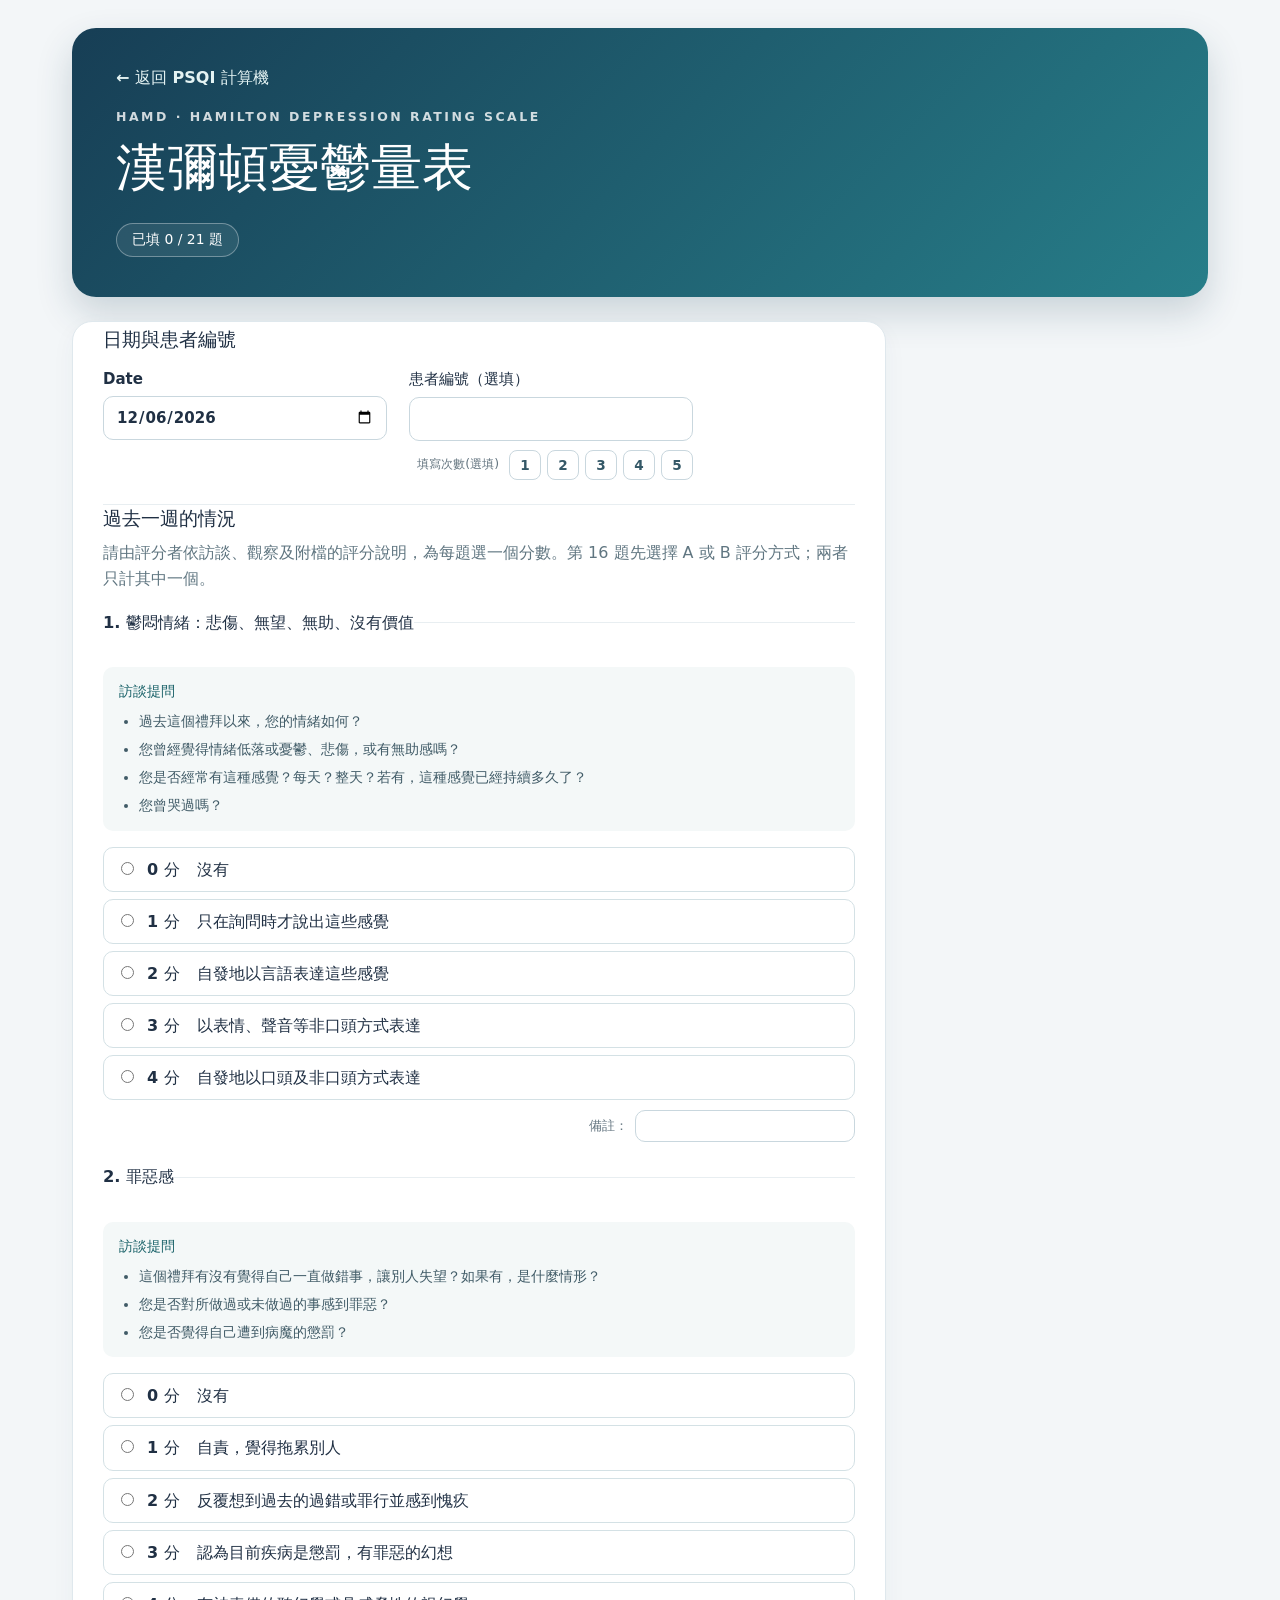
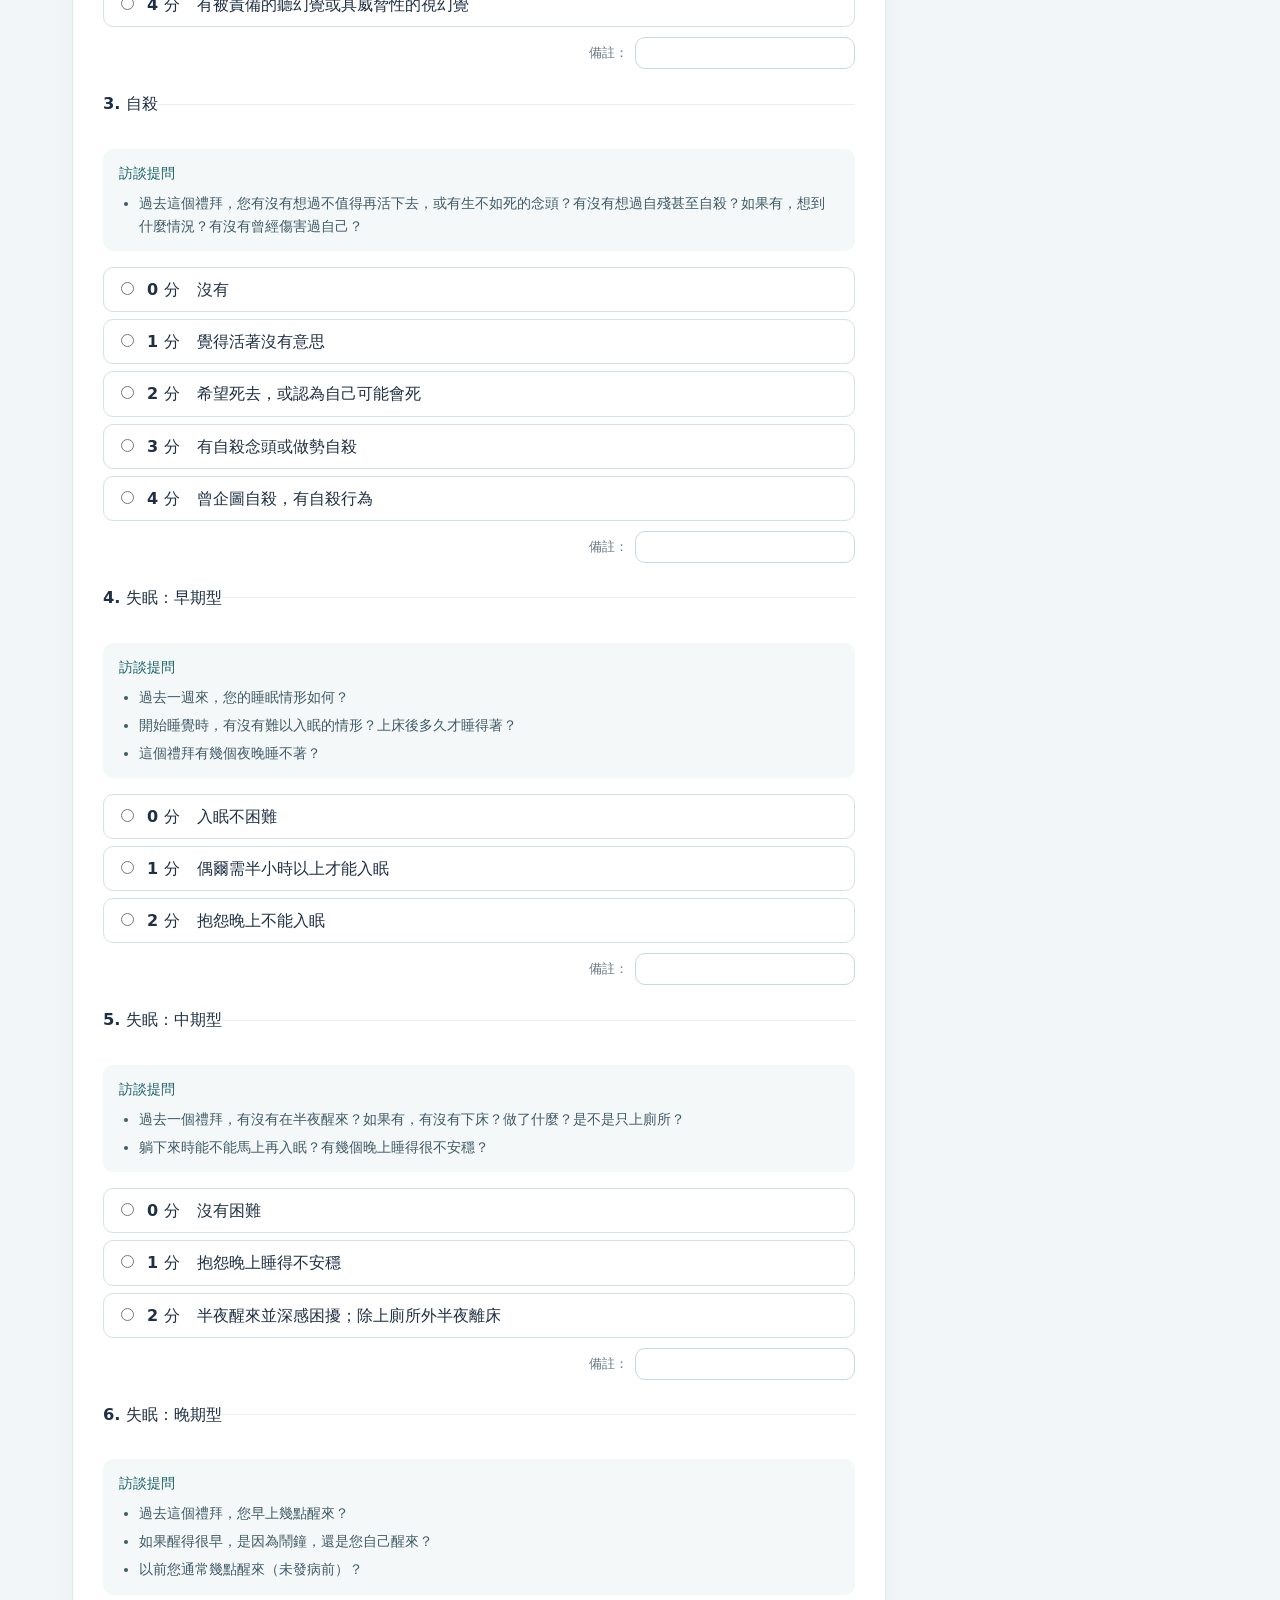
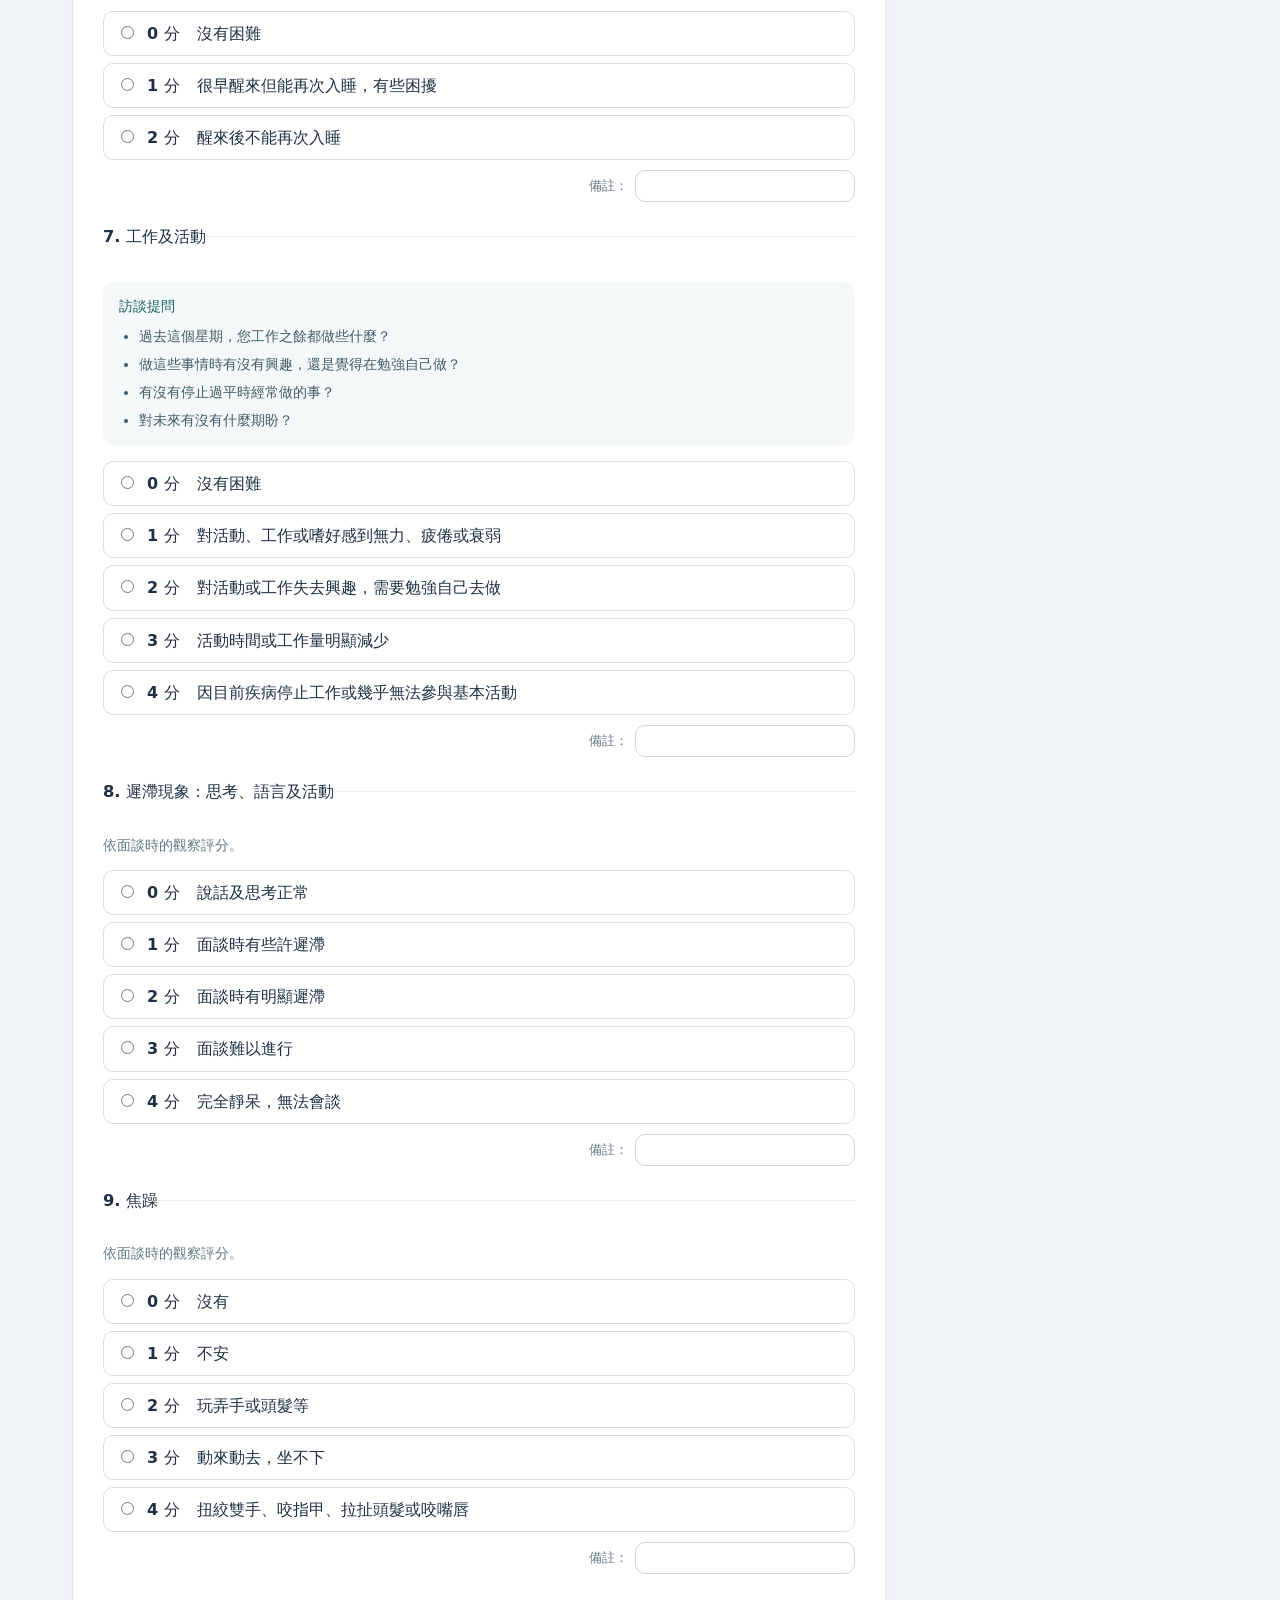
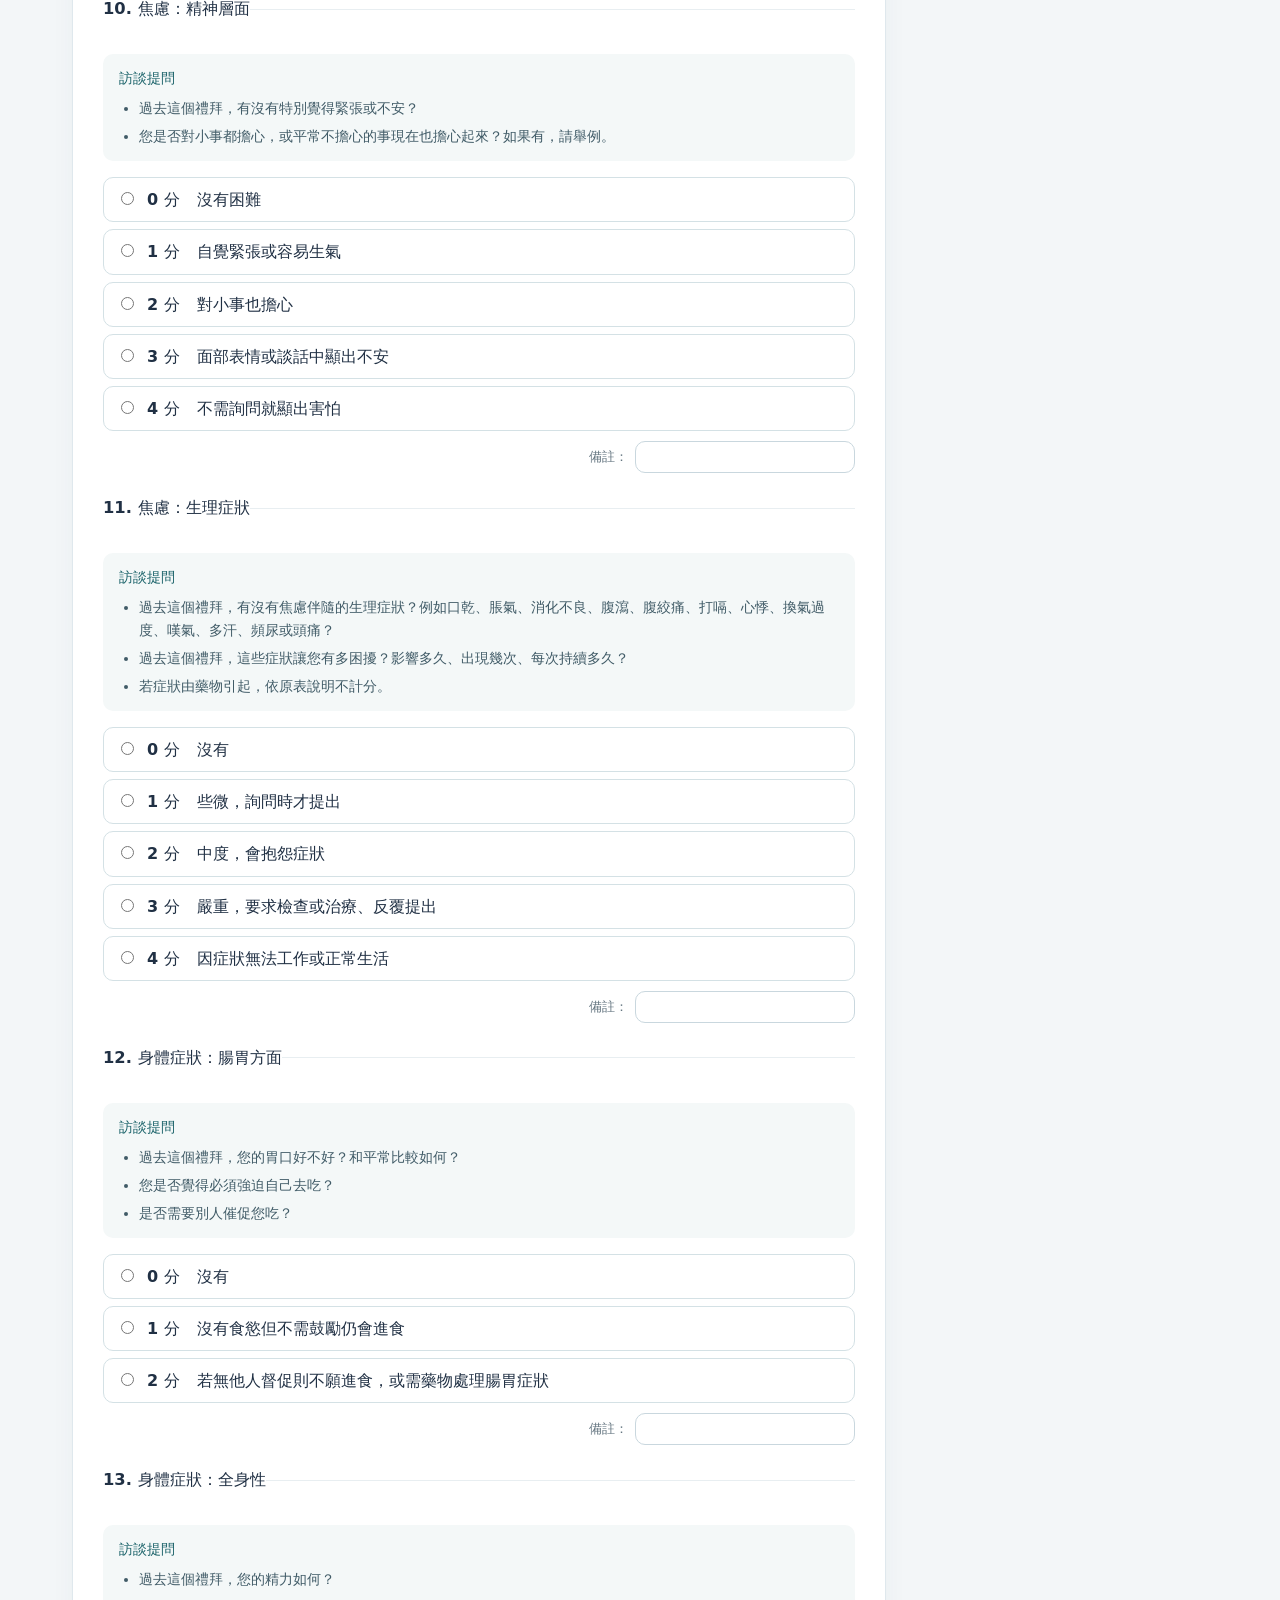
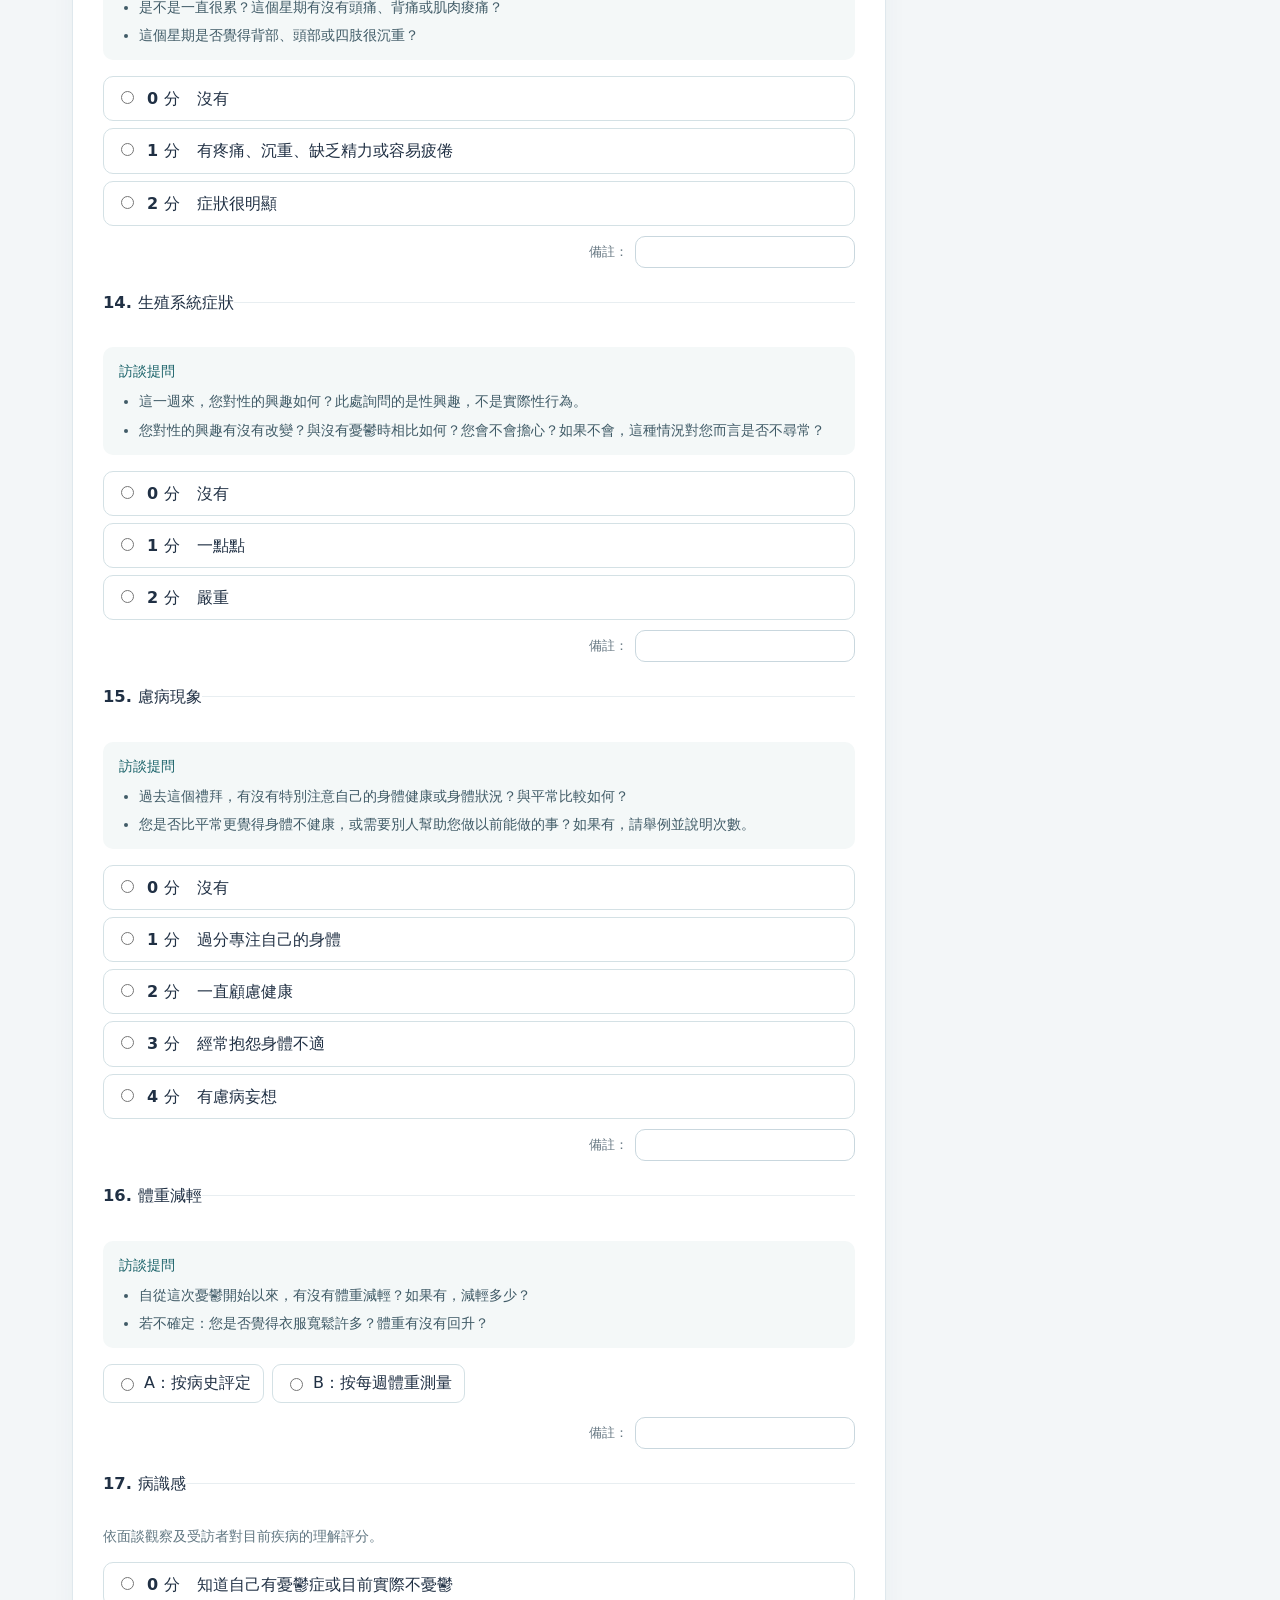
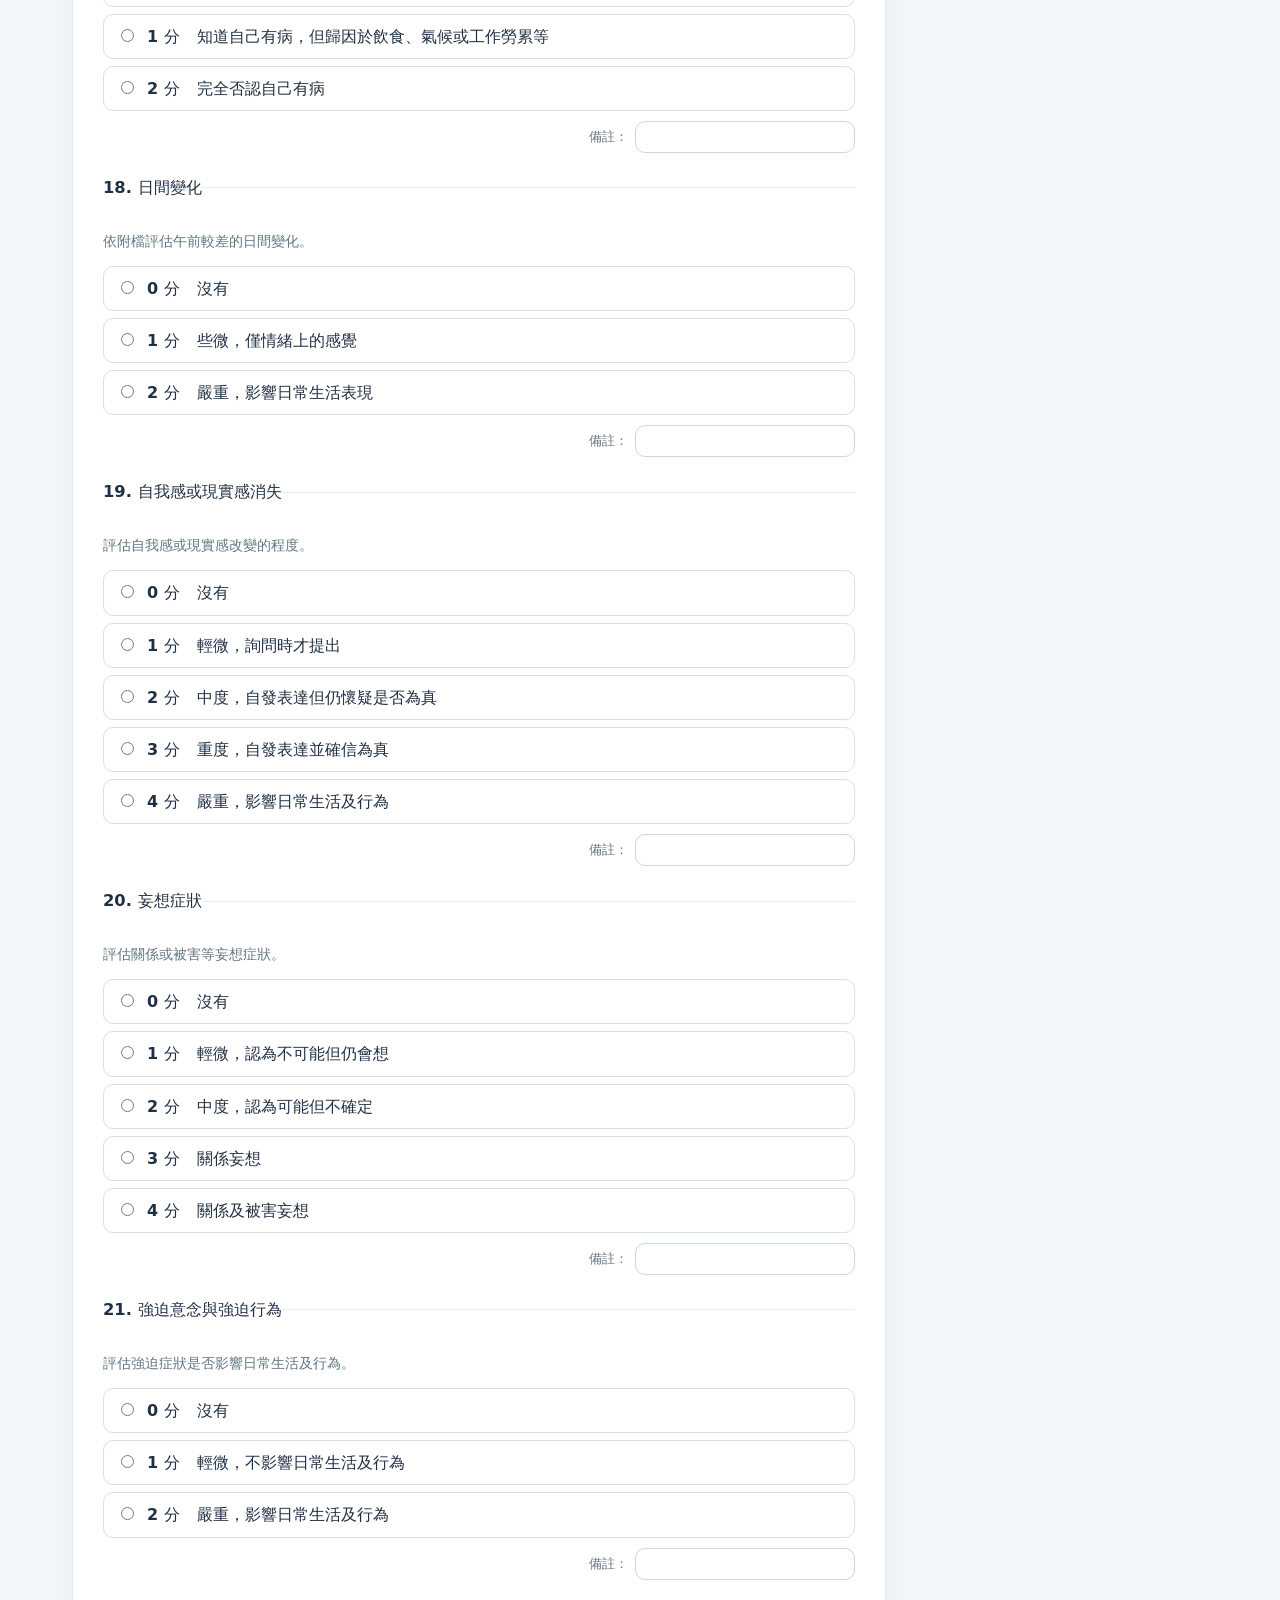
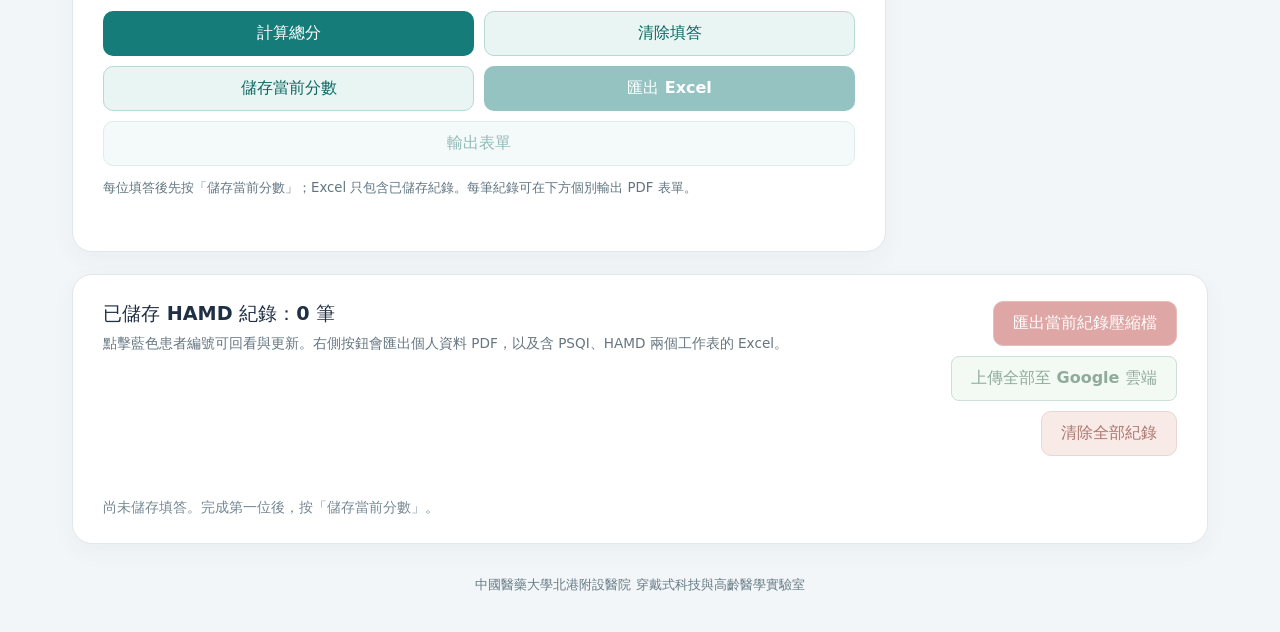
==== Hamd.html @ fadbcc02 ". ." ====
<!doctype html>
<html lang="zh-Hant">
<head>
  <meta charset="utf-8">
  <meta name="viewport" content="width=device-width, initial-scale=1">
  <meta name="description" content="漢彌頓憂鬱量表的 21 項訪談評分、紀錄與 Excel 匯出。">
  <title>HAMD 漢彌頓憂鬱量表</title>
  <link rel="stylesheet" href="style.css">
  <link rel="stylesheet" href="hamd.css">
  <script src="xlsx.js" defer></script>
  <script src="https://accounts.google.com/gsi/client" defer></script>
  <script src="drive-config.js" defer></script>
  <script src="drive-upload.js" defer></script>
  <script src="vendor/pdf-lib.min.js" defer></script>
  <script src="intake-form-template.js" defer></script>
  <script src="intake-form.js" defer></script>
  <script src="hamd-form-template.js" defer></script>
  <script src="hamd-form.js" defer></script>
  <script src="hamd.js" defer></script>
</head>
<body>
  <div class="page">
    <header class="hero">
      <a class="back-link" href="Psqi.html">← 返回 PSQI 計算機</a>
      <div class="eyebrow">HAMD · HAMILTON DEPRESSION RATING SCALE</div>
      <h1>漢彌頓憂鬱量表</h1>
      <div class="hero-stats"></span><span id="progress">已填 0 / 21 題</span></div>
    </header>

    <main class="hamd-layout">
      <form id="hamd-form" class="card hamd-card">
        <section class="hamd-identity">
          <h2>日期與患者編號</h2>
          <div class="identity-grid">
            <label class="field">Date <input name="date" type="date" required></label>
            <div class="field patient-field">
              <label for="hamd-patient-id">患者編號（選填）</label>
              <input id="hamd-patient-id" name="patientId" type="text" maxlength="100" aria-label="患者編號">
              <div class="visit-picker" role="group" aria-label="填答次別，選填">
                <span>填寫次數(選填)</span>
                <button class="visit-button" id="hamd-visit-1" type="button" aria-label="第 1 次，前測" aria-pressed="false">1</button>
                <button class="visit-button" id="hamd-visit-2" type="button" aria-label="第 2 次，實驗中" aria-pressed="false">2</button>
                <button class="visit-button" id="hamd-visit-3" type="button" aria-label="第 3 次，後測" aria-pressed="false">3</button>
                <button class="visit-button" id="hamd-visit-4" type="button" aria-label="第 4 次" aria-pressed="false">4</button>
                <button class="visit-button" id="hamd-visit-5" type="button" aria-label="第 5 次" aria-pressed="false">5</button>
              </div>
              <input name="visitNumber" type="hidden" value="">
            </div>
          </div>
        </section>
        <div class="hamd-intro">
          <h2>過去一週的情況</h2>
          <p>請由評分者依訪談、觀察及附檔的評分說明，為每題選一個分數。第 16 題先選擇 A 或 B 評分方式；兩者只計其中一個。</p>
        </div>
        <div id="hamd-questions"></div>
        <div class="hamd-actions">
          <button class="button primary" type="submit">計算總分</button>
          <button class="button secondary" type="reset" id="hamd-reset-btn">清除填答</button>
          <button class="button secondary" type="button" id="hamd-save-btn">儲存當前分數</button>
          <button class="button primary" type="button" id="hamd-export-btn" disabled>匯出 Excel</button>
          <button class="button secondary saved-pdf-action" type="button" id="hamd-pdf-btn" disabled>輸出表單</button>
        </div>
        <p class="save-hint">每位填答後先按「儲存當前分數」；Excel 只包含已儲存紀錄。每筆紀錄可在下方個別輸出 PDF 表單。</p>
        <p class="save-feedback" id="hamd-save-feedback" role="status" aria-live="polite"></p>
      </form>

      <aside class="card hamd-result" id="hamd-result" aria-live="polite" hidden>
        <div class="result-heading"><span class="badge">計算結果</span><span>HAMD</span></div>
        <div class="total"><strong id="hamd-total">—</strong><span>分</span></div>
      </aside>
    </main>

    <section class="card records-card hamd-records" aria-labelledby="hamd-records-title">
      <div class="records-head">
        <div><h2 id="hamd-records-title">已儲存 HAMD 紀錄：<span id="hamd-record-count">0</span> 筆</h2><p>點擊藍色患者編號可回看與更新。右側按鈕會匯出個人資料 PDF，以及含 PSQI、HAMD 兩個工作表的 Excel。</p></div>
        <div class="hamd-record-tools">
          <button class="button combined-export" type="button" id="combined-export-btn">匯出當前紀錄壓縮檔</button>
          <button class="button drive-action" type="button" id="combined-drive-btn">上傳全部至 Google 雲端</button>
          <button class="button danger" type="button" id="hamd-clear-records-btn" disabled>清除全部紀錄</button>
        </div>
      </div>
      <p id="hamd-record-status" class="record-status" role="status" aria-live="polite"></p>
      <div id="hamd-record-list" class="record-list"></div>
    </section>

    <footer>中國醫藥大學北港附設醫院 穿戴式科技與高齡醫學實驗室</footer>
  </div>
</body>
</html>
---- style.css ----
:root{font-family:system-ui,-apple-system,"Segoe UI","Noto Sans TC",sans-serif;color:#203044;background:#f3f6f8;font-synthesis:none}
*{box-sizing:border-box}
body{margin:0}
button,input,select{font:inherit}
button{cursor:pointer}
.page{max-width:1180px;margin:auto;padding:28px 22px 0}
.hero{background:linear-gradient(135deg,#173e55,#277e89);border-radius:24px;color:white;padding:40px 44px;box-shadow:0 16px 36px #183f5430}
.psqi-hero{display:flex;flex-direction:column;align-items:flex-start}
.eyebrow{font-size:.78rem;letter-spacing:.2em;font-weight:700;opacity:.8}
h1{font-size:clamp(2rem,4vw,3.2rem);line-height:1.15;margin:14px 0}
.hero-stats{display:flex;flex-wrap:wrap;gap:10px;margin-top:26px}
.hero-stats span{border:1px solid #ffffff55;border-radius:100px;padding:7px 15px;font-size:.87rem;background:#ffffff13}
.hero-link{display:inline-block;margin-top:20px;padding:10px 16px;border:1px solid #ffffff88;border-radius:10px;color:#fff;background:#ffffff24;text-decoration:none;font-weight:700}
.psqi-hero .hero-link{align-self:flex-end}
.hero-link:hover,.hero-link:focus-visible{background:#ffffff38}
.back-link{display:inline-block;margin-bottom:20px;color:#e4f3f3;text-decoration:none;font-weight:650}
.back-link:hover,.back-link:focus-visible{text-decoration:underline}
.layout{display:grid;grid-template-columns:minmax(0,1.7fr) minmax(285px,.8fr);gap:22px;align-items:start;margin-top:24px}
.card{background:#fff;border:1px solid #dfe8ed;border-radius:20px;box-shadow:0 8px 24px #193d520b}
form.card{padding:4px 30px 30px}
.section{padding:29px 0;border-bottom:1px solid #e8eef1}
.section:last-of-type{border-bottom:0}
.section-title{display:flex;gap:16px;align-items:flex-start;margin-bottom:24px}
.section-number{flex:none;display:grid;place-items:center;width:40px;height:40px;background:#e7f5f3;color:#126e70;border-radius:12px;font-weight:800}
h2{font-size:1.2rem;margin:1px 0 5px}
.section-title p{margin:0;color:#657681;line-height:1.6;font-size:.93rem}
.field{display:flex;flex-direction:column;gap:8px;font-weight:650;font-size:.94rem}
.field.short{max-width:290px}
.identity-grid{display:grid;grid-template-columns:repeat(2,minmax(0,1fr));gap:22px;max-width:590px}
.visit-picker{display:flex;align-items:center;justify-content:flex-end;gap:6px;flex-wrap:wrap;margin-top:1px}
.visit-picker span{margin-right:4px;color:#657681;font-size:.78rem;font-weight:500}
.visit-button{width:32px;height:30px;padding:0;border:1px solid #c9d7de;border-radius:8px;background:#fff;color:#345867;font-size:.85rem;font-weight:700}
.visit-button:hover{background:#e8f5f3}
.visit-button[aria-pressed=true]{background:#167c7a;border-color:#167c7a;color:#fff}
.field-grid{display:grid;grid-template-columns:1fr 1fr;gap:22px}
.time-field{grid-column:1/-1;max-width:560px}
input[type=date],input[type=number],input[type=text],select{height:44px;border:1px solid #c9d7de;background:#fff;color:#203044;border-radius:10px;padding:0 12px;min-width:0}
input:focus-visible,select:focus-visible,button:focus-visible{outline:3px solid #91cbd0;outline-offset:2px}
input[type=number]{width:100%}
.time-pair{display:flex;align-items:center;gap:10px}
.time-combo{position:relative;flex:1;min-width:0}
.time-combo input{width:100%;height:62px;padding:0 42px 0 18px;border-radius:15px;border-color:#ccdadd;color:#213d49;font-size:1.35rem;font-weight:700;font-variant-numeric:tabular-nums}
.time-colon{color:#456671;font-size:1.4rem;font-weight:700}
.time-toggle{position:absolute;right:1px;top:1px;height:60px;width:38px;border:0;border-radius:0 14px 14px 0;background:transparent;color:#254d58;font-size:1.3rem;line-height:1}
.time-toggle:hover{background:#e6f3f0}
.time-menu{position:absolute;z-index:10;top:calc(100% + 4px);left:0;right:0;max-height:250px;overflow-y:auto;background:#fff;border:1px solid #bfd0d8;border-radius:10px;box-shadow:0 12px 26px #183f5430;padding:5px}
.time-menu[hidden]{display:none}
.time-option{display:block;width:100%;text-align:left;border:0;background:#fff;color:#203044;border-radius:6px;padding:8px 12px;font-variant-numeric:tabular-nums}
.time-option:hover,.time-option:focus-visible{background:#e5f5f2}
.time-menu-empty{margin:8px;color:#647681;font-size:.85rem}
.question{border-top:1px solid #edf1f3;padding:18px 0}
.question:first-child{border-top:0;padding-top:0}
.question-title{font-weight:650;line-height:1.5;margin-bottom:11px}
.choices{display:grid;grid-template-columns:repeat(4,minmax(0,1fr));gap:8px}
.choice{position:relative;display:flex;align-items:center;justify-content:center;text-align:center;min-height:43px;padding:8px;border:1px solid #d4e1e5;border-radius:10px;color:#455b67;font-size:.86rem;line-height:1.3;cursor:pointer}
.choice input{position:absolute;opacity:0;width:100%;height:100%;margin:0;cursor:pointer}
.choice:has(input:checked){background:#e5f5f2;border-color:#27877b;color:#126259;font-weight:700}
.choice:has(input:focus-visible){outline:3px solid #91cbd0;outline-offset:2px}
.note-field{display:flex;width:max-content;align-items:center;gap:5px;margin:10px 0 0 auto;color:#657681;font-size:.8rem;font-weight:500;white-space:nowrap}
.note-field input{width:112px;height:30px;padding:0 7px;font-size:.82rem}
.med-combo{position:relative;width:235px}
.note-field .med-combo input{width:100%;padding-right:31px}
.medication-fields{margin-top:14px;padding:14px;border:1px solid #d4e1e5;border-radius:10px;background:#f8fbfb}
.medication-fields p{margin:0 0 10px;color:#455b67;font-size:.84rem}
.medication-fields .med-help{margin:10px 0 0;color:#667b86;font-size:.78rem}
.medication-fields .med-status{margin:8px 0 0;color:#14746d;font-size:.8rem}
.medication-fields .med-status:empty{display:none}
.medication-field{display:grid;grid-template-columns:110px minmax(0,1fr);align-items:center;gap:10px;margin-top:8px;color:#455b67;font-size:.84rem}
.medication-field .med-combo{display:block;width:100%;min-width:0}
.medication-field .med-combo input{width:100%;height:34px;padding:0 32px 0 9px;font-size:.86rem}
.medication-note-field{margin-top:10px}
.medication-note-field input{width:160px}
.med-toggle{position:absolute;top:1px;right:1px;width:28px;height:28px;border:0;border-radius:0 8px 8px 0;background:transparent;color:#254d58;font-size:1rem}
.med-toggle:hover{background:#e6f3f0}
.med-menu{position:absolute;z-index:10;top:calc(100% + 4px);right:0;width:min(420px,calc(100vw - 48px));max-height:260px;overflow-y:auto;padding:4px;background:#fff;border:1px solid #bfd0d8;border-radius:8px;box-shadow:0 12px 26px #183f5430}
.med-categories{width:168px}
.med-menu[hidden]{display:none}
.med-option{display:block;width:100%;padding:8px;text-align:left;white-space:normal;overflow-wrap:anywhere;border:0;border-radius:5px;background:#fff;color:#203044;font-size:.86rem}
.med-option small{color:#617681;font-size:.75rem}
.med-option:hover,.med-option:focus-visible{background:#e5f5f2}
@media(max-width:520px){.medication-field{grid-template-columns:1fr;gap:4px}}
.actions{display:grid;grid-template-columns:repeat(2,minmax(0,1fr));gap:10px;padding-top:10px}
.actions .button{width:100%}
.saved-pdf-action{grid-column:1/-1}
.cancel-restore-action{grid-column:1/-1}
.button[hidden]{display:none}
.save-hint{color:#617681;font-size:.83rem;line-height:1.5;margin:12px 0 0}
.save-feedback{color:#14746d;font-size:.86rem;margin:6px 0 0;min-height:1.3em}
.button{border-radius:10px;border:1px solid transparent;padding:11px 19px;font-weight:700}
.button:disabled{opacity:.45;cursor:not-allowed}
.primary{background:#167c7a;color:white}
.primary:hover{background:#0e6868}
.secondary{background:#e8f5f3;color:#0f6662;border-color:#b8d8d3}
.secondary:hover{background:#d9efeb}
.danger{background:#fbe8e4;color:#a43b32;border-color:#e9b9b0}
.danger:hover:not(:disabled){background:#f5d5ce}
.danger:disabled{opacity:1;background:#f8eae7;color:#ad7770;border-color:#ebd5d0}
.subtle{background:#fff;color:#5e727d}
.subtle:hover{background:#f3f6f8}
.result-card{padding:27px;position:sticky;top:20px;align-self:start}
.result-heading{display:flex;justify-content:space-between;align-items:center;color:#73909b;font-size:.8rem;letter-spacing:.08em;font-weight:800}
.badge{color:#15776e;background:#e7f5f3;border-radius:100px;padding:7px 12px;letter-spacing:0}
.total{display:flex;align-items:baseline;gap:8px;margin:20px 0 6px}
.total strong{font-size:4rem;line-height:1;font-variant-numeric:tabular-nums;color:#173e55}
.total span{color:#738792}
.verdict{margin:0 0 18px;min-height:24px;color:#54717d;font-weight:650}
.verdict.bad{color:#ad5c22}
.rule{background:#f4f8f8;border-left:3px solid #84c5bd;padding:12px 14px;color:#536a74;font-size:.87rem;line-height:1.5}
.pie-section[hidden]{display:none}
.result-card h2.chart-title{margin-bottom:10px}
.pie-layout{display:flex;align-items:center;gap:10px}
.component-pie{display:block;flex:0 0 150px;width:150px;height:150px}
.pie-label{font-family:system-ui,-apple-system,"Segoe UI","Noto Sans TC",sans-serif;font-size:11px;font-weight:600;fill:#183440;text-anchor:middle;dominant-baseline:middle;pointer-events:none}
.pie-empty{font-size:13px;fill:#768a94;text-anchor:middle}
.pie-legend{flex:1;min-width:0;display:grid;gap:5px}
.pie-legend-row{display:grid;grid-template-columns:10px 1fr auto;align-items:center;gap:6px;font-size:.86rem;color:#4e6671}
.pie-swatch{width:10px;height:10px;border-radius:2px}
.pie-legend-row strong{font-variant-numeric:tabular-nums;color:#203c49}
.result-card h2{margin:26px 0 15px}
.component{display:flex;justify-content:space-between;gap:10px;padding:11px 0;border-bottom:1px solid #edf1f3;font-size:.91rem}
.component strong{color:#167c7a;font-variant-numeric:tabular-nums}
.efficiency-result{display:flex;justify-content:space-between;gap:10px;padding:14px 0 0;margin-top:10px;border-top:1px solid #cbdfe2;font-size:.91rem;font-weight:700}
.efficiency-result strong{color:#167c7a;font-variant-numeric:tabular-nums}
.warning{background:#fff3e8;border-radius:8px;color:#995322;padding:10px 12px;font-size:.85rem;line-height:1.5}
.records-card{margin-top:22px;padding:26px 30px}
.records-head{display:flex;align-items:flex-start;justify-content:space-between;gap:18px}
.records-head h2{margin:0 0 6px}
.records-head p{margin:0;color:#657681;font-size:.85rem;line-height:1.55}
.record-status{color:#14746d;font-size:.86rem;margin:12px 0 0;min-height:1.3em}
.record-list{margin-top:8px}
.record-empty{color:#748792;font-size:.9rem;margin:12px 0 0}
.record-items{list-style:none;padding:0;margin:0}
.record-item{padding:11px 0;border-top:1px solid #e8eef1}
.record-main{display:flex;align-items:center;justify-content:space-between;gap:12px}
.record-summary{display:flex;flex-wrap:wrap;align-items:baseline;gap:8px;font-size:.9rem}
.record-summary strong{color:#213e4d}
.record-summary span{color:#627985}
.record-patient{border:0;background:transparent;color:#1770b2;padding:0;font:inherit;cursor:pointer;text-align:left}
.record-patient:hover{text-decoration:underline}
.record-patient:focus-visible{outline:2px solid #1770b2;outline-offset:3px;border-radius:2px}
.record-delete{border:1px solid #d9e3e7;border-radius:8px;background:#fff;color:#637781;padding:6px 10px;font-size:.8rem}
.record-delete:hover{background:#f6f9fa}
.record-controls{display:flex;align-items:center;gap:7px;flex:none}
.record-pdf{border:1px solid #b8d8d3;border-radius:8px;background:#e8f5f3;color:#0f6662;padding:6px 10px;font-size:.8rem;font-weight:700}
.record-pdf:hover:not(:disabled){background:#d9efeb}
.record-pdf:disabled{opacity:.5;cursor:wait}
.record-excel{border:1px solid #acd0d0;border-radius:8px;background:#eff8f8;color:#116b72;padding:6px 10px;font-size:.8rem;font-weight:700}
.record-excel:hover{background:#dbf0f0}
.record-drive,.drive-action{border:1px solid #9cc1ae;border-radius:8px;background:#e8f4e9;color:#225b38;font-weight:700}
.record-drive{padding:6px 10px;font-size:.8rem}
.record-drive:hover:not(:disabled),.drive-action:hover:not(:disabled){background:#d8eddb}
.record-drive:disabled,.drive-action:disabled{opacity:.5;cursor:wait}
.record-drive,.drive-action{display:none}
body.drive-ready .record-drive,body.drive-ready .drive-action{display:inline-flex;align-items:center;justify-content:center}
footer{text-align:center;color:#667b86;font-size:.83rem;padding:32px 0 38px}
@media(max-width:850px){.layout{grid-template-columns:1fr}.page{padding:14px 14px 0}.hero{padding:30px}.result-card{position:static;order:2}}
@media(max-width:560px){form.card{padding:2px 18px 20px}.section{padding:23px 0}.identity-grid,.field-grid{grid-template-columns:1fr;gap:18px}.choices{grid-template-columns:repeat(2,minmax(0,1fr))}.hero{border-radius:18px;padding:27px 22px}.actions .button{padding:10px 7px;font-size:.9rem}}
@media(max-width:380px){.component-pie{flex-basis:130px;width:130px;height:130px}.pie-layout{gap:6px}}
@media(max-width:600px){.records-card{padding:22px 18px}.record-main{flex-wrap:wrap}.record-controls{margin-left:auto}}
---- hamd.css ----
.hamd-record-tools{display:flex;flex-direction:column;align-items:flex-end;gap:10px;flex:none;max-width:100%}
.combined-export{max-width:100%;background:#b83c38;color:#fff;border-color:#d76a63}
.combined-export:hover:not(:disabled){background:#a02d2b}
.hamd-layout{display:grid;grid-template-columns:minmax(0,1fr) 300px;gap:22px;align-items:start;margin-top:24px}
.hamd-card{padding:28px 30px}
.hamd-identity{padding-bottom:24px;border-bottom:1px solid #e8eef1}
.hamd-identity h2{margin-bottom:17px}
.hamd-intro{padding-bottom:18px}
.hamd-intro p,.hamd-guide{color:#607681;line-height:1.65}
.hamd-intro p{margin:8px 0 0}
.hamd-question{border:0;border-top:1px solid #e8eef1;margin:0;padding:23px 0}
.hamd-question legend{padding:0;font-weight:750;line-height:1.45;font-size:1.02rem}
.hamd-guide{margin:7px 0 13px;font-size:.88rem}
.hamd-prompt-block{margin:10px 0 16px;padding:13px 16px;border-radius:10px;background:#f4f8f8;color:#405b67;font-size:.9rem;line-height:1.6}
.hamd-prompt-title{margin:0 0 7px;font-weight:750;color:#1a6269}
.hamd-prompt-block ul{margin:0;padding-left:1.4em}
.hamd-prompt-block li+li{margin-top:5px}
.hamd-options{display:grid;gap:7px}
.hamd-option{display:flex;gap:10px;align-items:flex-start;padding:10px 12px;border:1px solid #d4e1e5;border-radius:10px;line-height:1.45;cursor:pointer}
.hamd-option:hover{background:#f3faf9}
.hamd-option:has(input:checked){background:#e5f5f2;border-color:#27877b;color:#126259}
.hamd-option input{flex:none;margin-top:4px;accent-color:#167c7a}
.hamd-option strong{flex:none;min-width:2.5em}
.hamd-methods{display:flex;flex-wrap:wrap;gap:8px;margin:9px 0 14px}
.hamd-methods label{display:inline-flex;gap:7px;align-items:center;padding:8px 12px;border:1px solid #d4e1e5;border-radius:9px;cursor:pointer}
.hamd-methods label:has(input:checked){background:#e5f5f2;border-color:#27877b}
.hamd-methods input{accent-color:#167c7a}
.hamd-note{display:flex;align-items:center;justify-content:flex-end;gap:7px;margin-top:10px;color:#657681;font-size:.82rem}
.hamd-note input{width:min(220px,60%);height:32px;font-size:.84rem}
.hamd-actions{display:grid;grid-template-columns:repeat(2,minmax(0,1fr));gap:10px;padding-top:8px}
.hamd-actions .button{width:100%}
.hamd-result{position:sticky;top:20px;padding:27px}
.hamd-result[hidden]{display:none}
.hamd-records{margin-top:22px}
@media(max-width:850px){.hamd-layout{grid-template-columns:1fr}.hamd-result{position:static}}
@media(max-width:560px){.hamd-card{padding:22px 18px}.hamd-identity .identity-grid{grid-template-columns:1fr}.hamd-actions{grid-template-columns:1fr}.hamd-records .records-head{flex-wrap:wrap}.hamd-record-tools{margin-left:auto}}
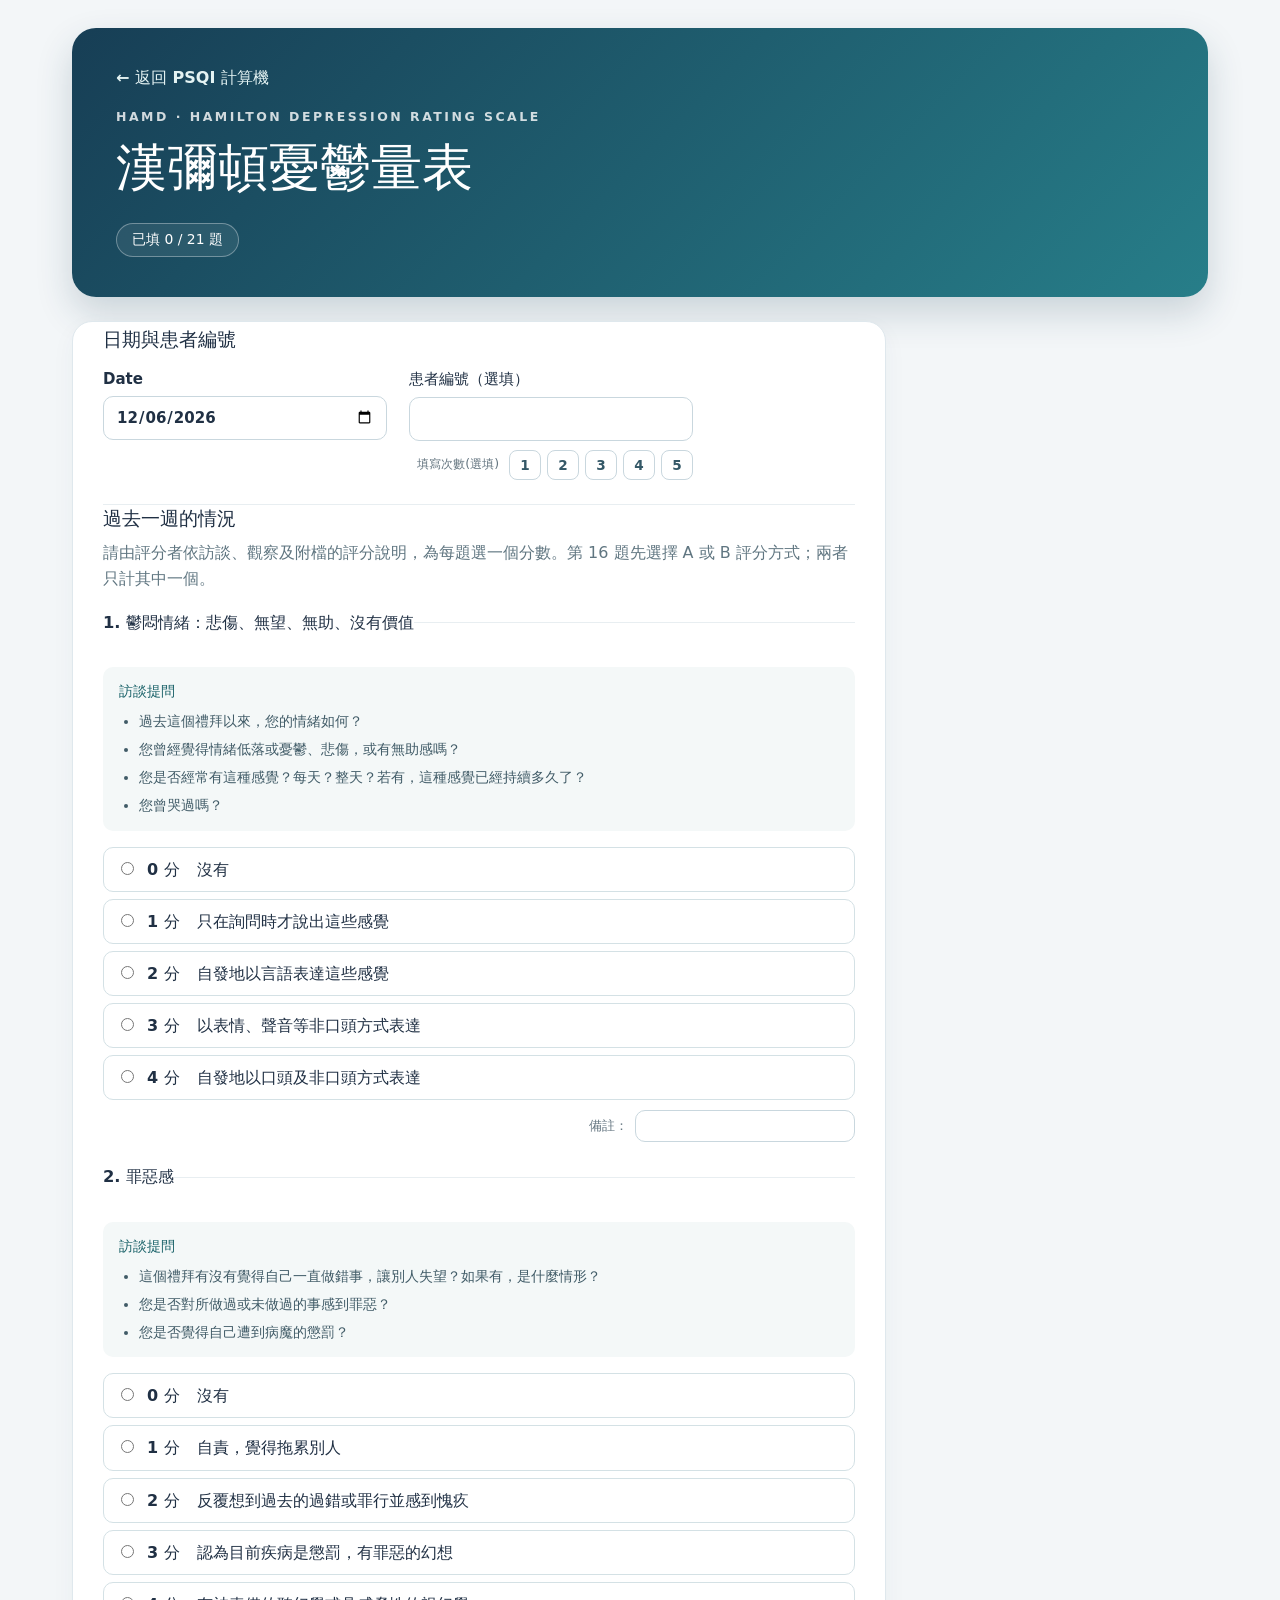
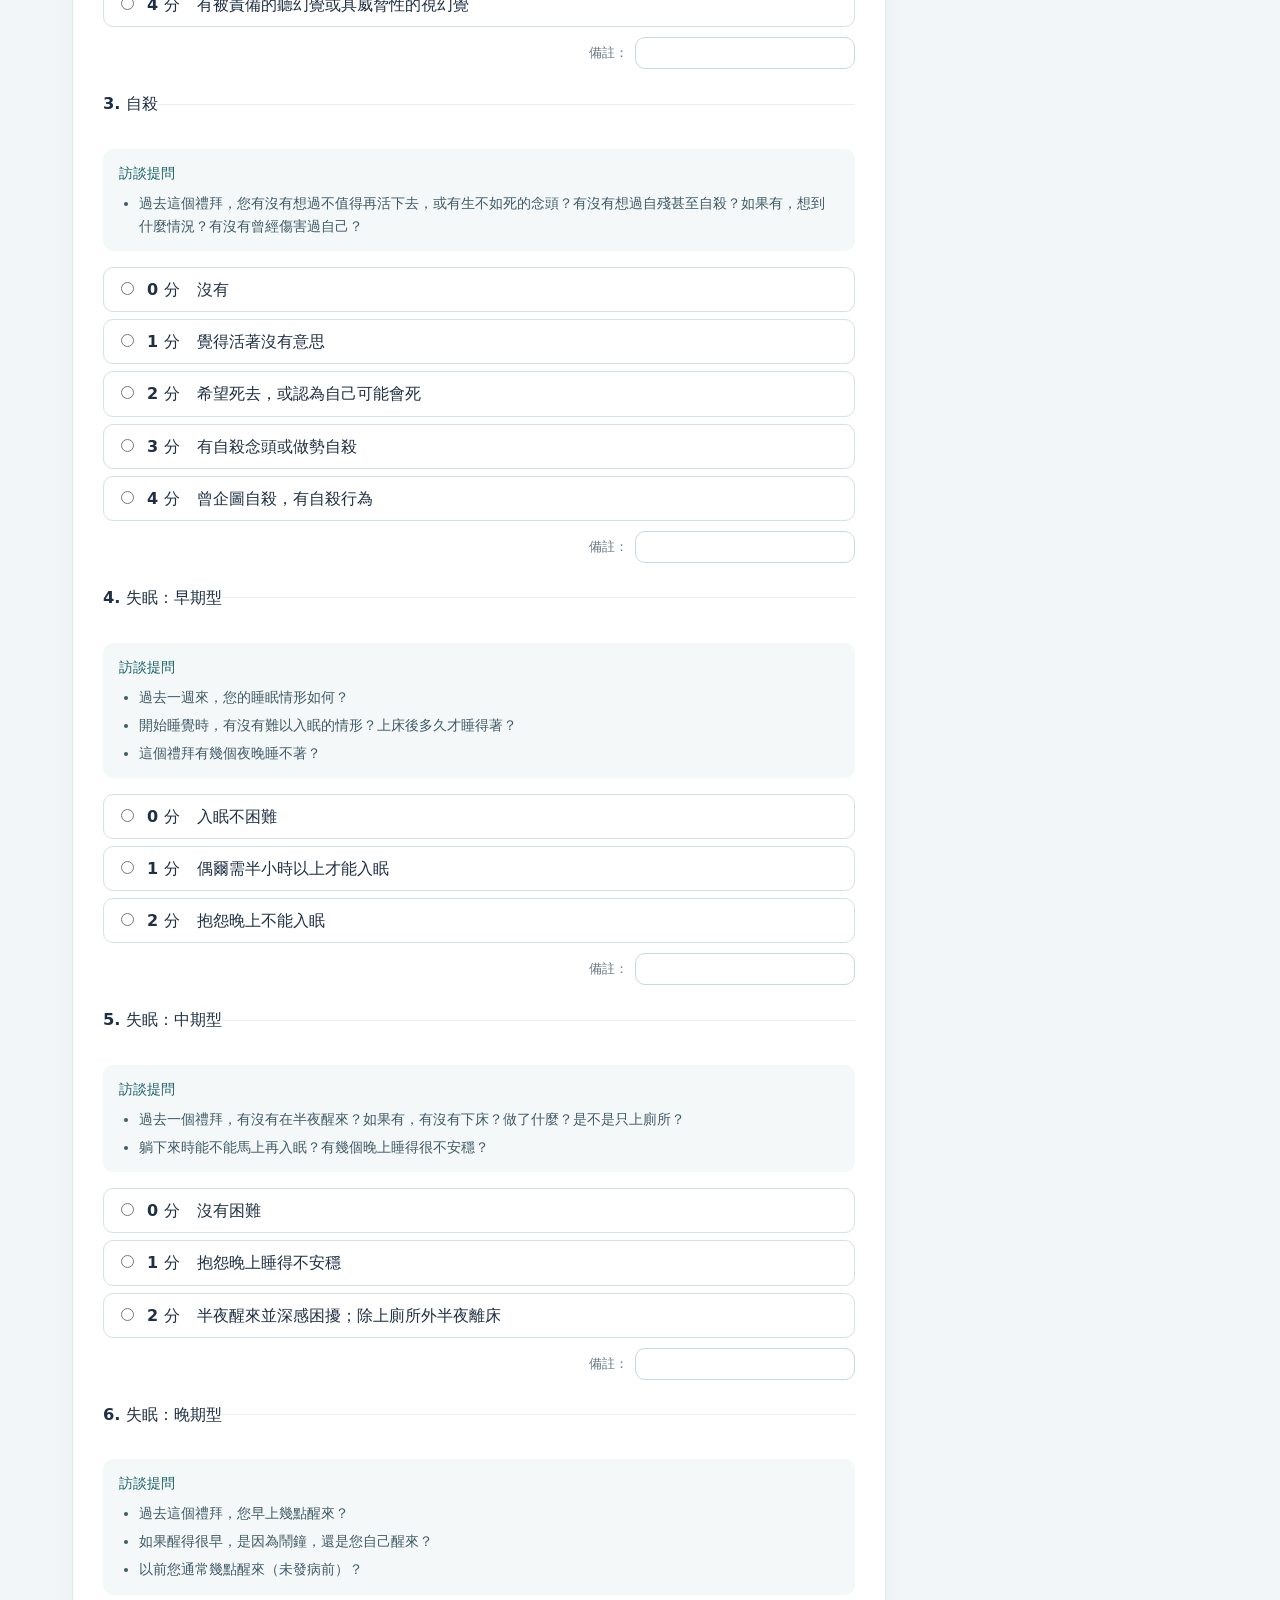
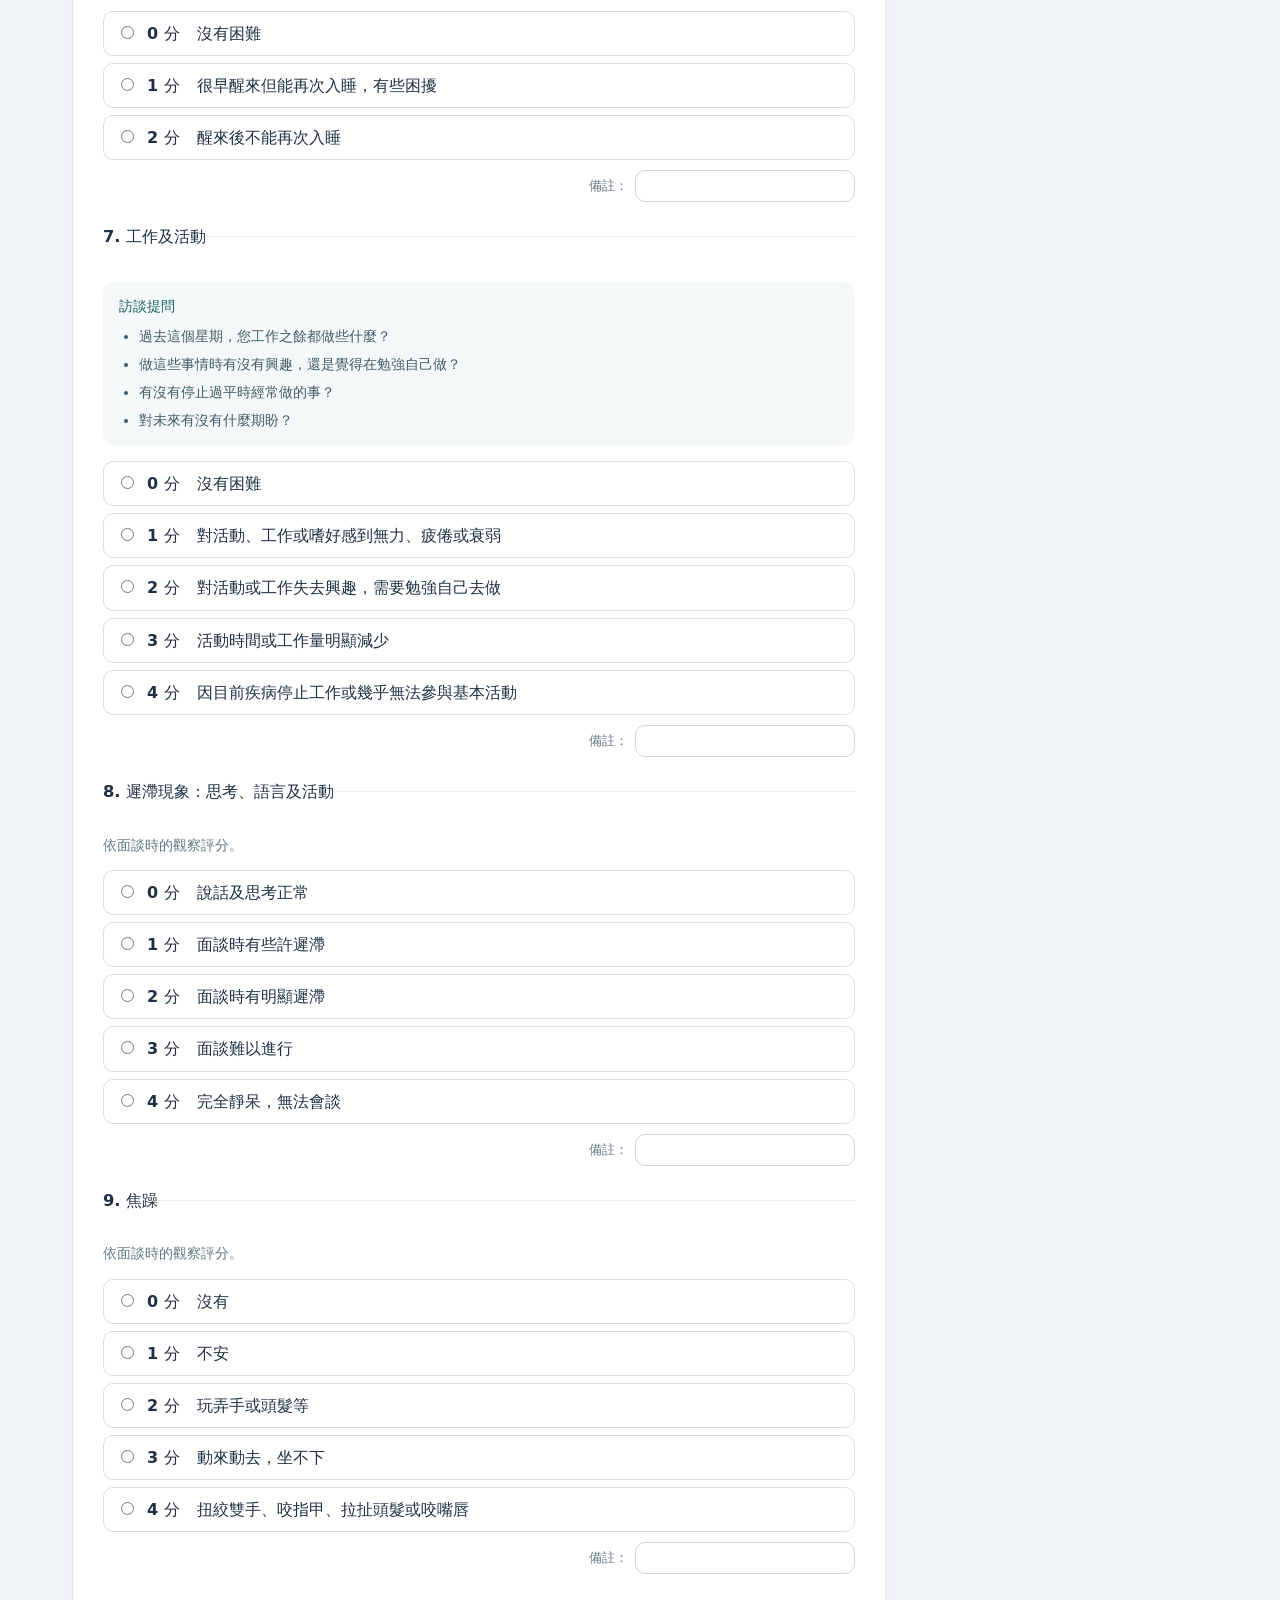
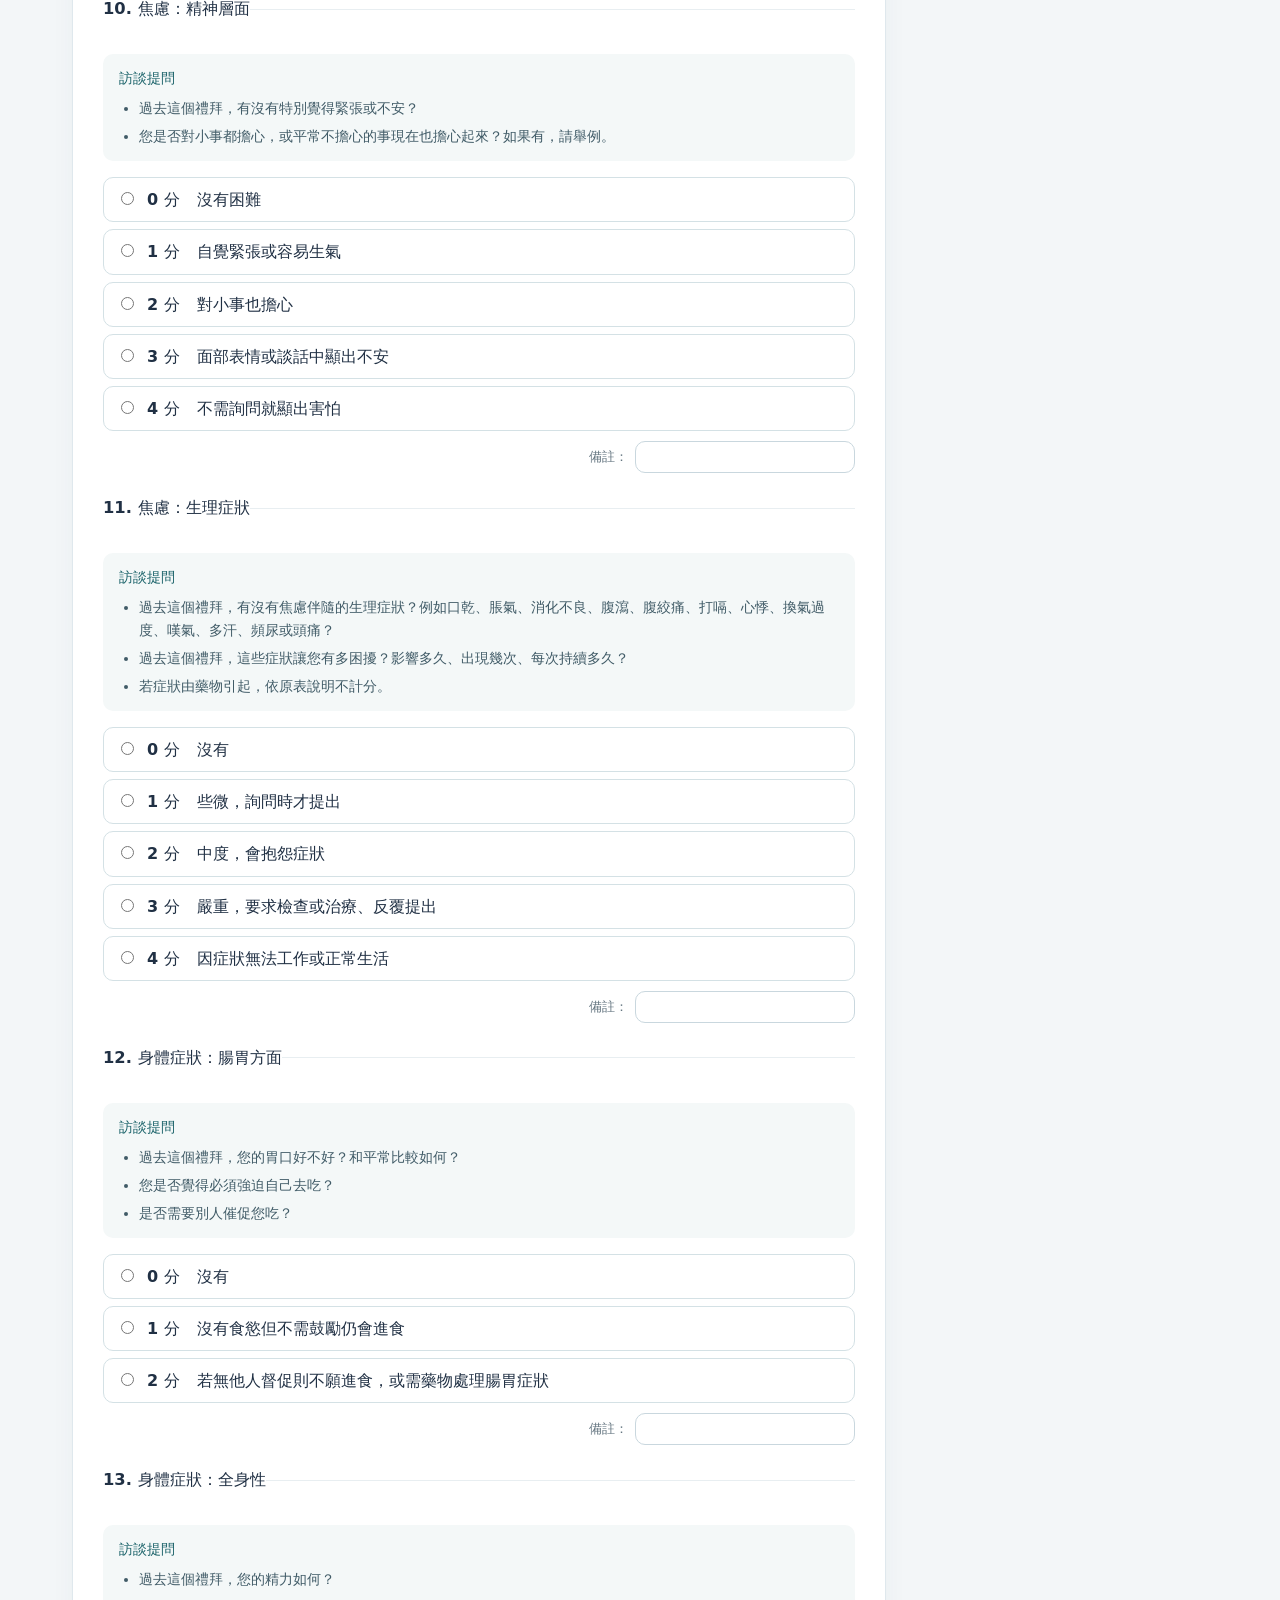
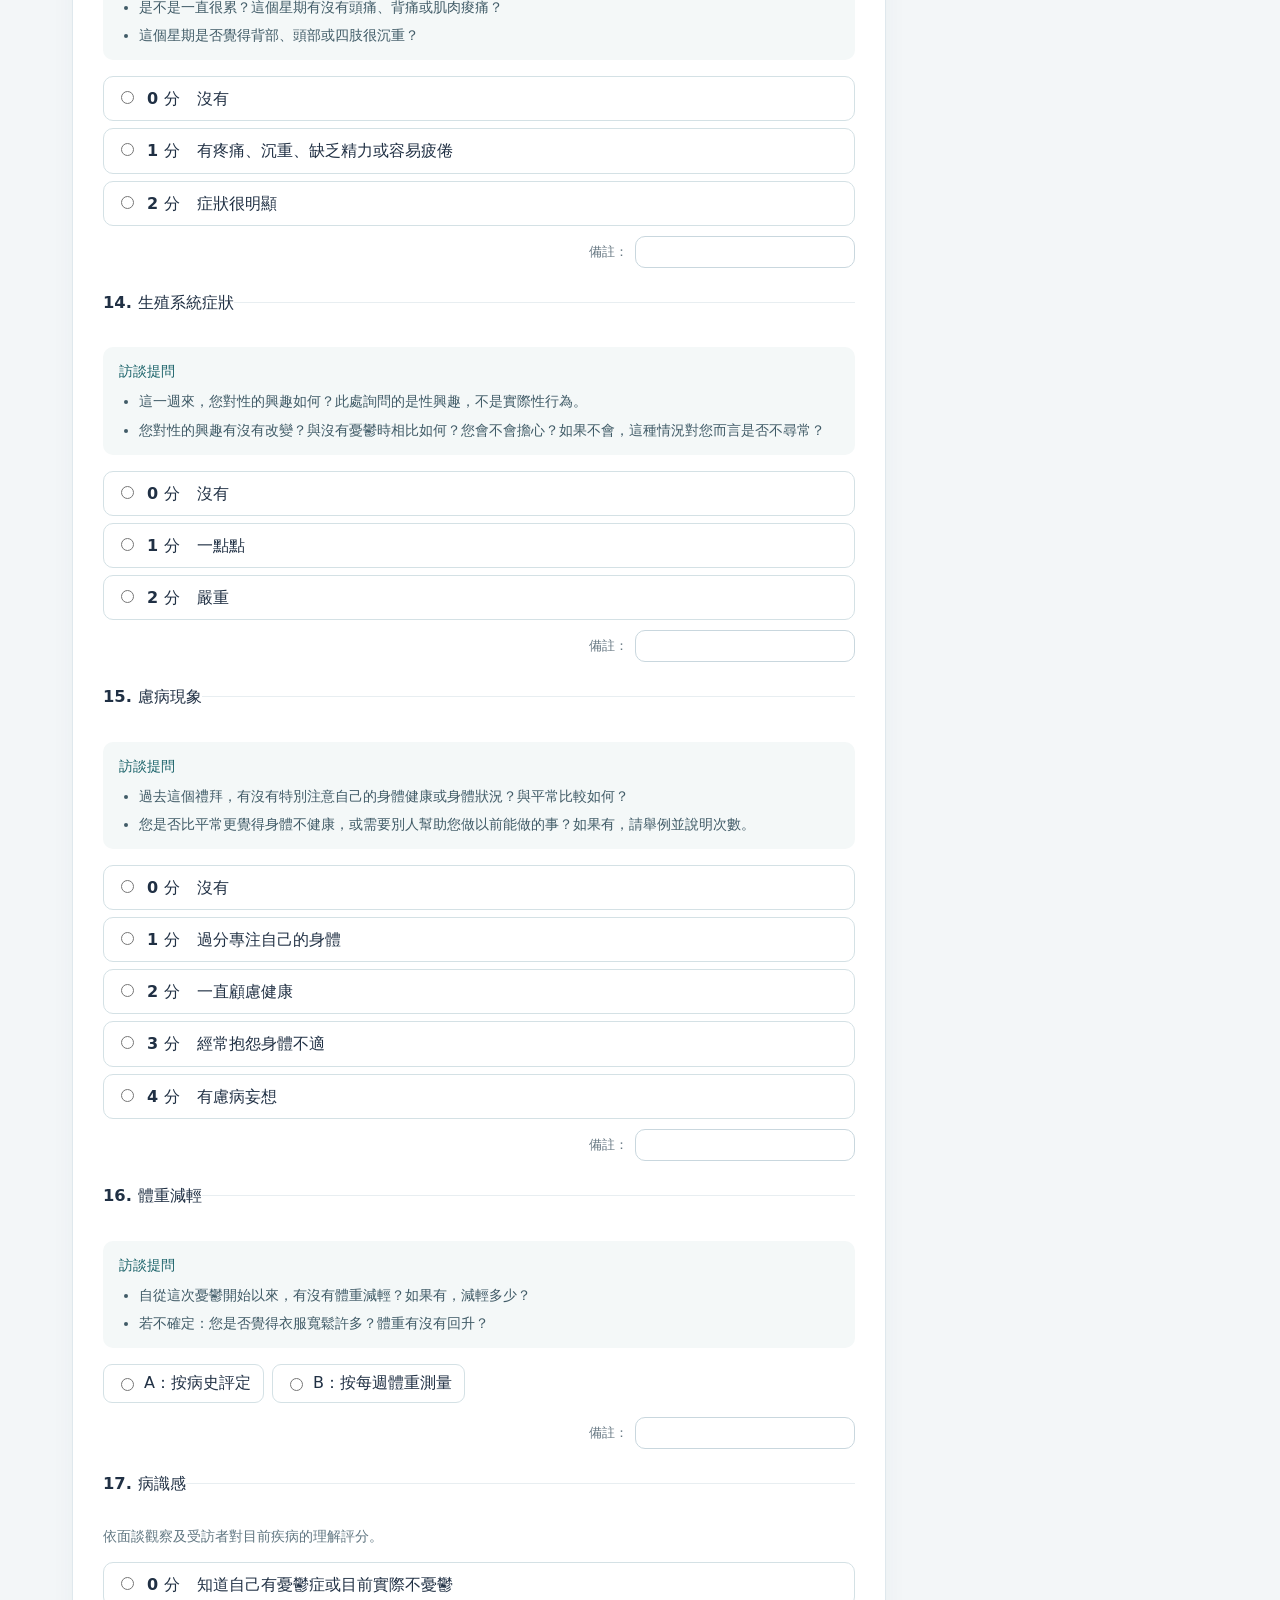
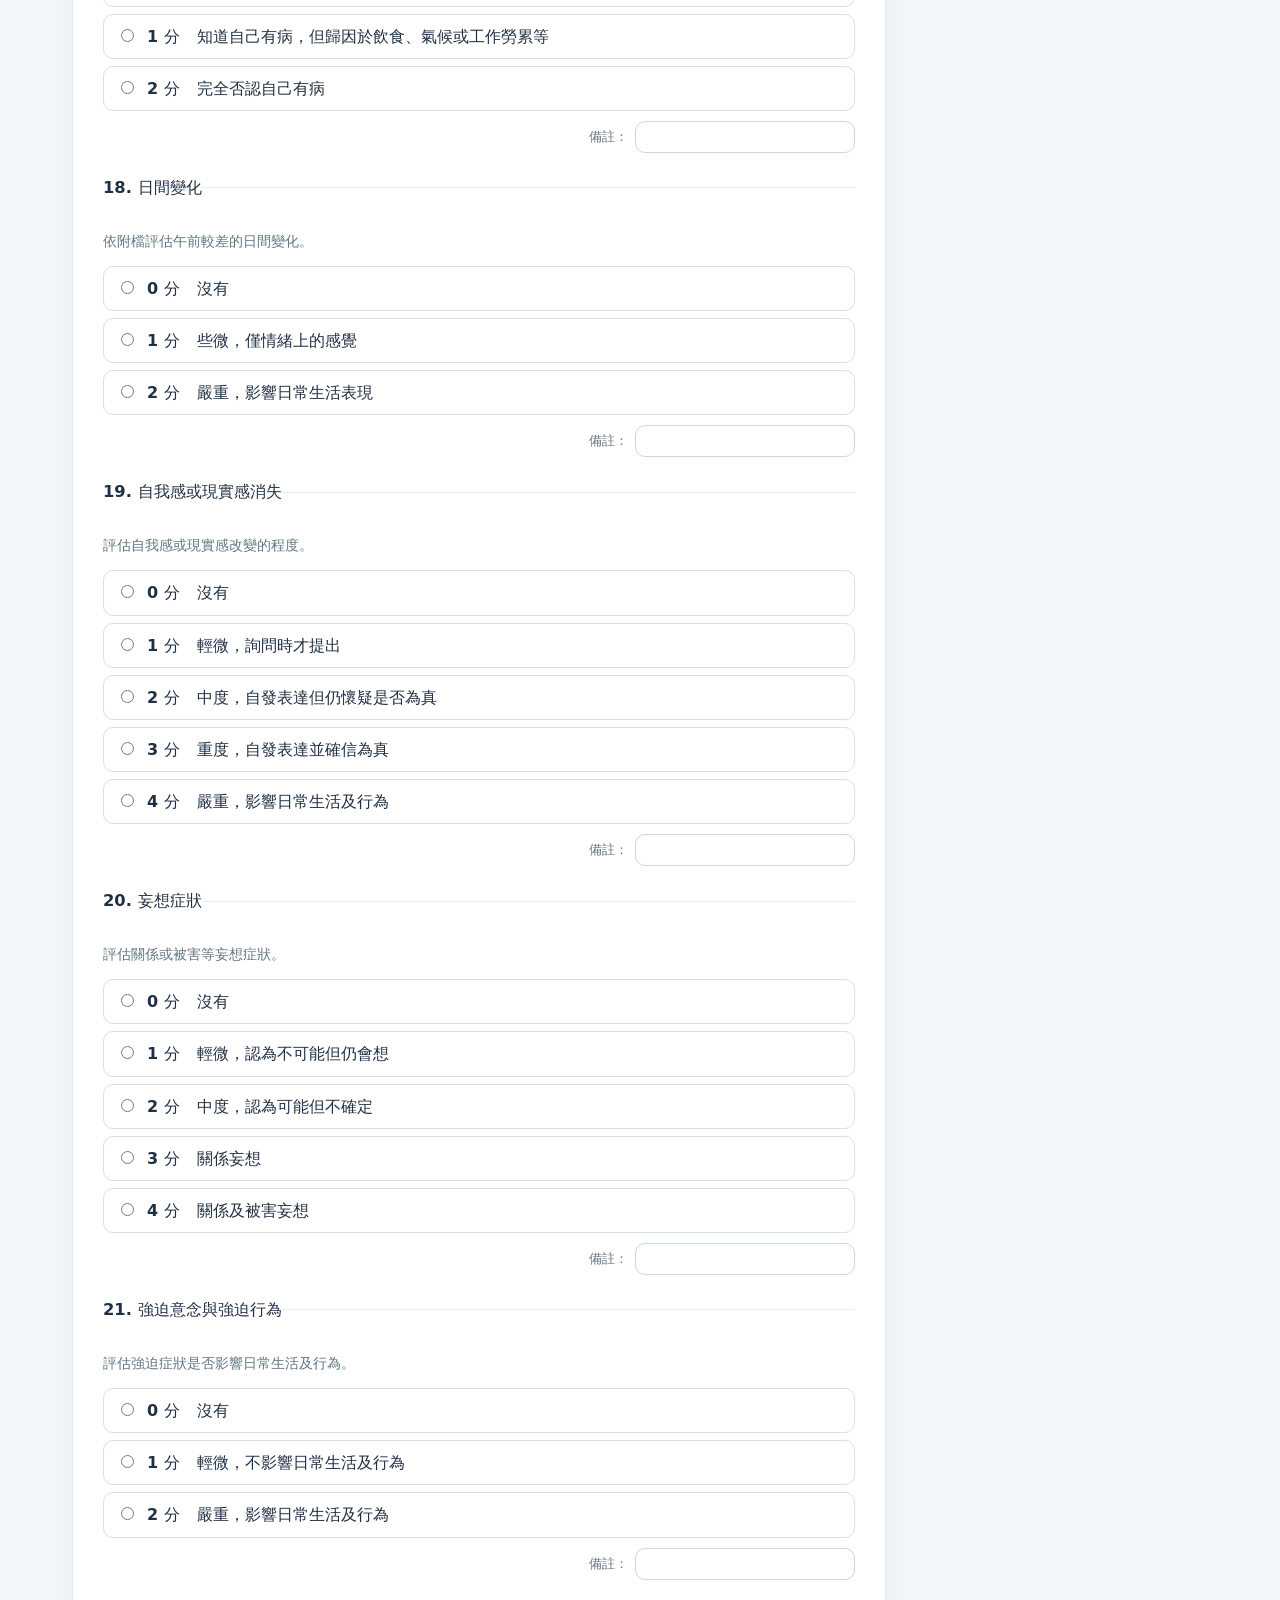
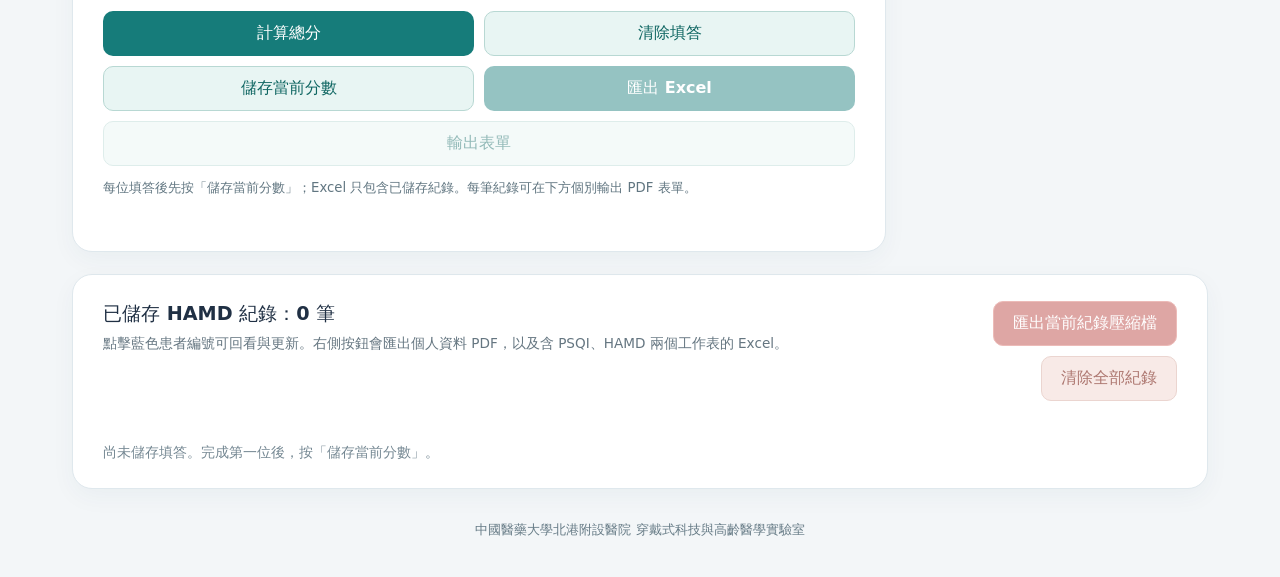
==== commit fb87e305: "Add files via upload" ====
--- a/Hamd.html
+++ b/Hamd.html
@@ -8,9 +8,6 @@
   <link rel="stylesheet" href="style.css">
   <link rel="stylesheet" href="hamd.css">
   <script src="xlsx.js" defer></script>
-  <script src="https://accounts.google.com/gsi/client" defer></script>
-  <script src="drive-config.js" defer></script>
-  <script src="drive-upload.js" defer></script>
   <script src="vendor/pdf-lib.min.js" defer></script>
   <script src="intake-form-template.js" defer></script>
   <script src="intake-form.js" defer></script>
@@ -75,7 +72,6 @@
         <div><h2 id="hamd-records-title">已儲存 HAMD 紀錄：<span id="hamd-record-count">0</span> 筆</h2><p>點擊藍色患者編號可回看與更新。右側按鈕會匯出個人資料 PDF，以及含 PSQI、HAMD 兩個工作表的 Excel。</p></div>
         <div class="hamd-record-tools">
           <button class="button combined-export" type="button" id="combined-export-btn">匯出當前紀錄壓縮檔</button>
-          <button class="button drive-action" type="button" id="combined-drive-btn">上傳全部至 Google 雲端</button>
           <button class="button danger" type="button" id="hamd-clear-records-btn" disabled>清除全部紀錄</button>
         </div>
       </div>
--- a/style.css
+++ b/style.css
@@ -146,12 +146,6 @@
 .record-pdf:disabled{opacity:.5;cursor:wait}
 .record-excel{border:1px solid #acd0d0;border-radius:8px;background:#eff8f8;color:#116b72;padding:6px 10px;font-size:.8rem;font-weight:700}
 .record-excel:hover{background:#dbf0f0}
-.record-drive,.drive-action{border:1px solid #9cc1ae;border-radius:8px;background:#e8f4e9;color:#225b38;font-weight:700}
-.record-drive{padding:6px 10px;font-size:.8rem}
-.record-drive:hover:not(:disabled),.drive-action:hover:not(:disabled){background:#d8eddb}
-.record-drive:disabled,.drive-action:disabled{opacity:.5;cursor:wait}
-.record-drive,.drive-action{display:none}
-body.drive-ready .record-drive,body.drive-ready .drive-action{display:inline-flex;align-items:center;justify-content:center}
 footer{text-align:center;color:#667b86;font-size:.83rem;padding:32px 0 38px}
 @media(max-width:850px){.layout{grid-template-columns:1fr}.page{padding:14px 14px 0}.hero{padding:30px}.result-card{position:static;order:2}}
 @media(max-width:560px){form.card{padding:2px 18px 20px}.section{padding:23px 0}.identity-grid,.field-grid{grid-template-columns:1fr;gap:18px}.choices{grid-template-columns:repeat(2,minmax(0,1fr))}.hero{border-radius:18px;padding:27px 22px}.actions .button{padding:10px 7px;font-size:.9rem}}
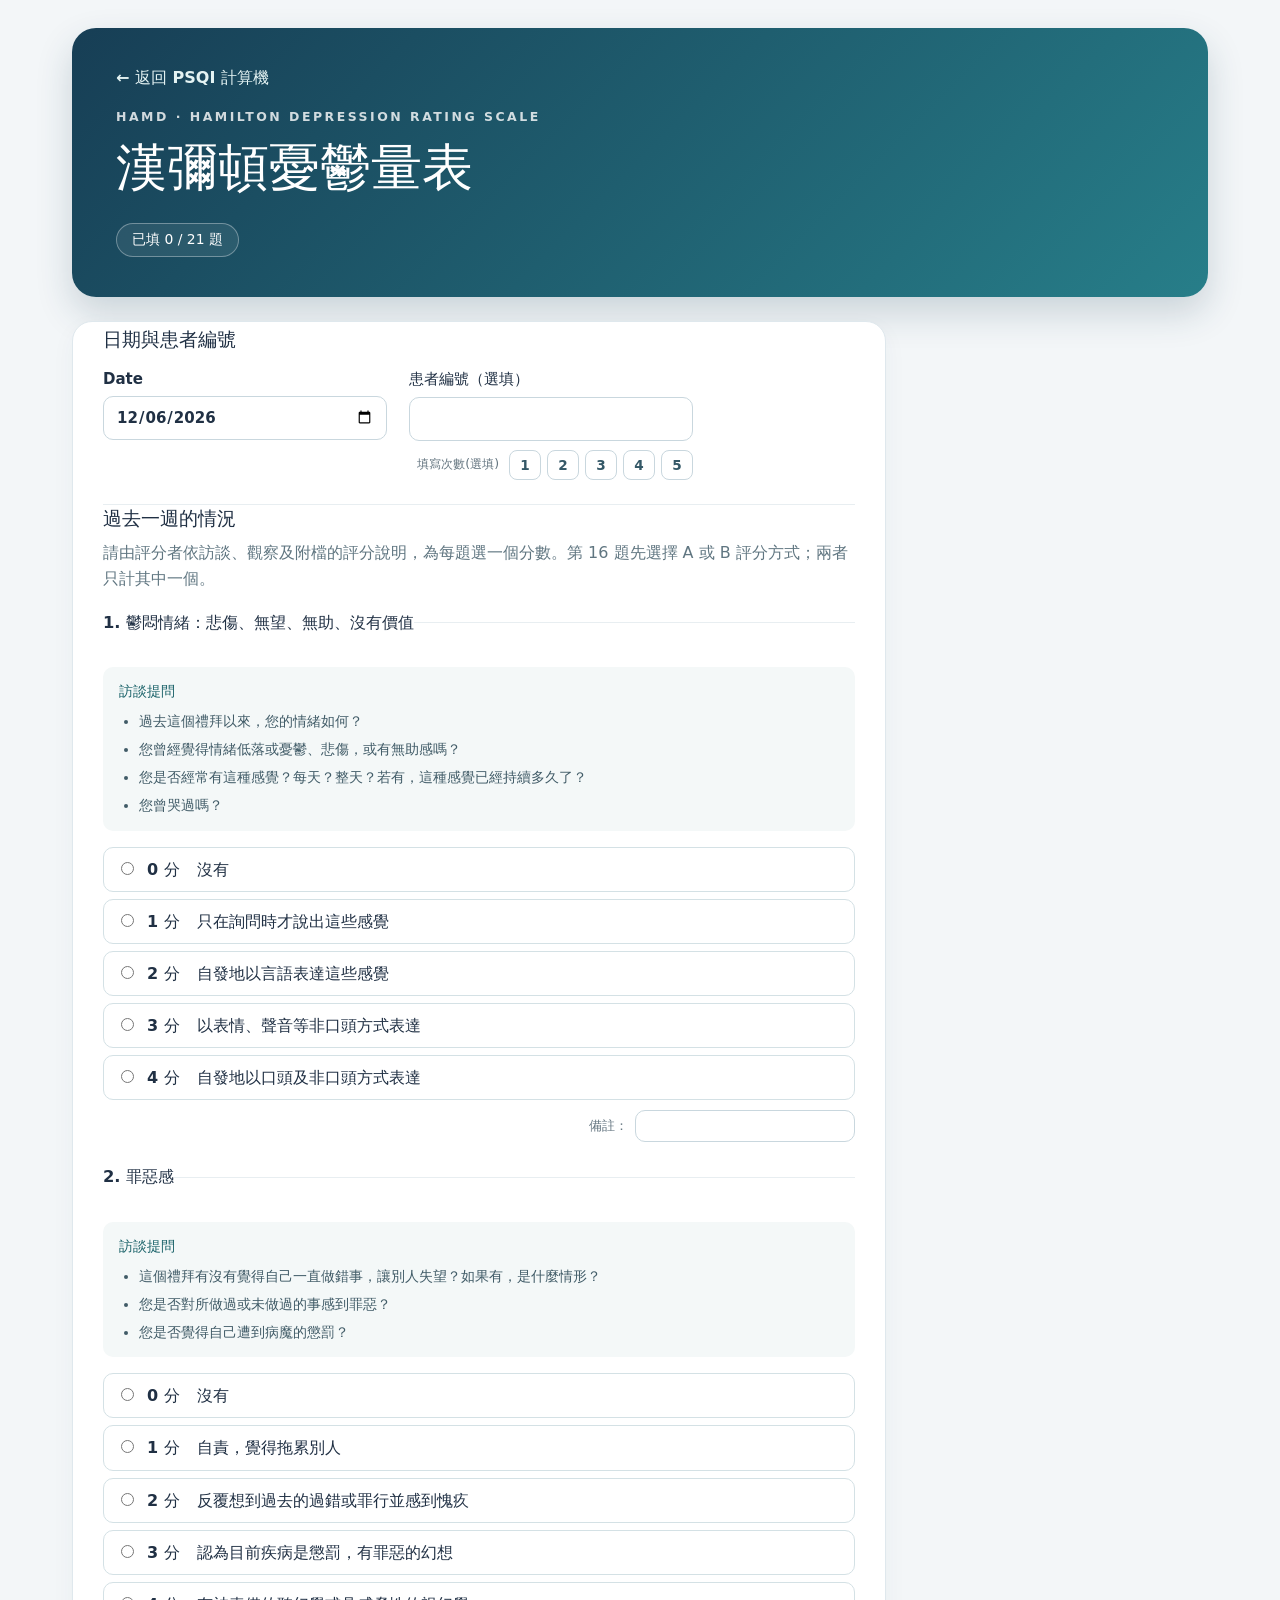
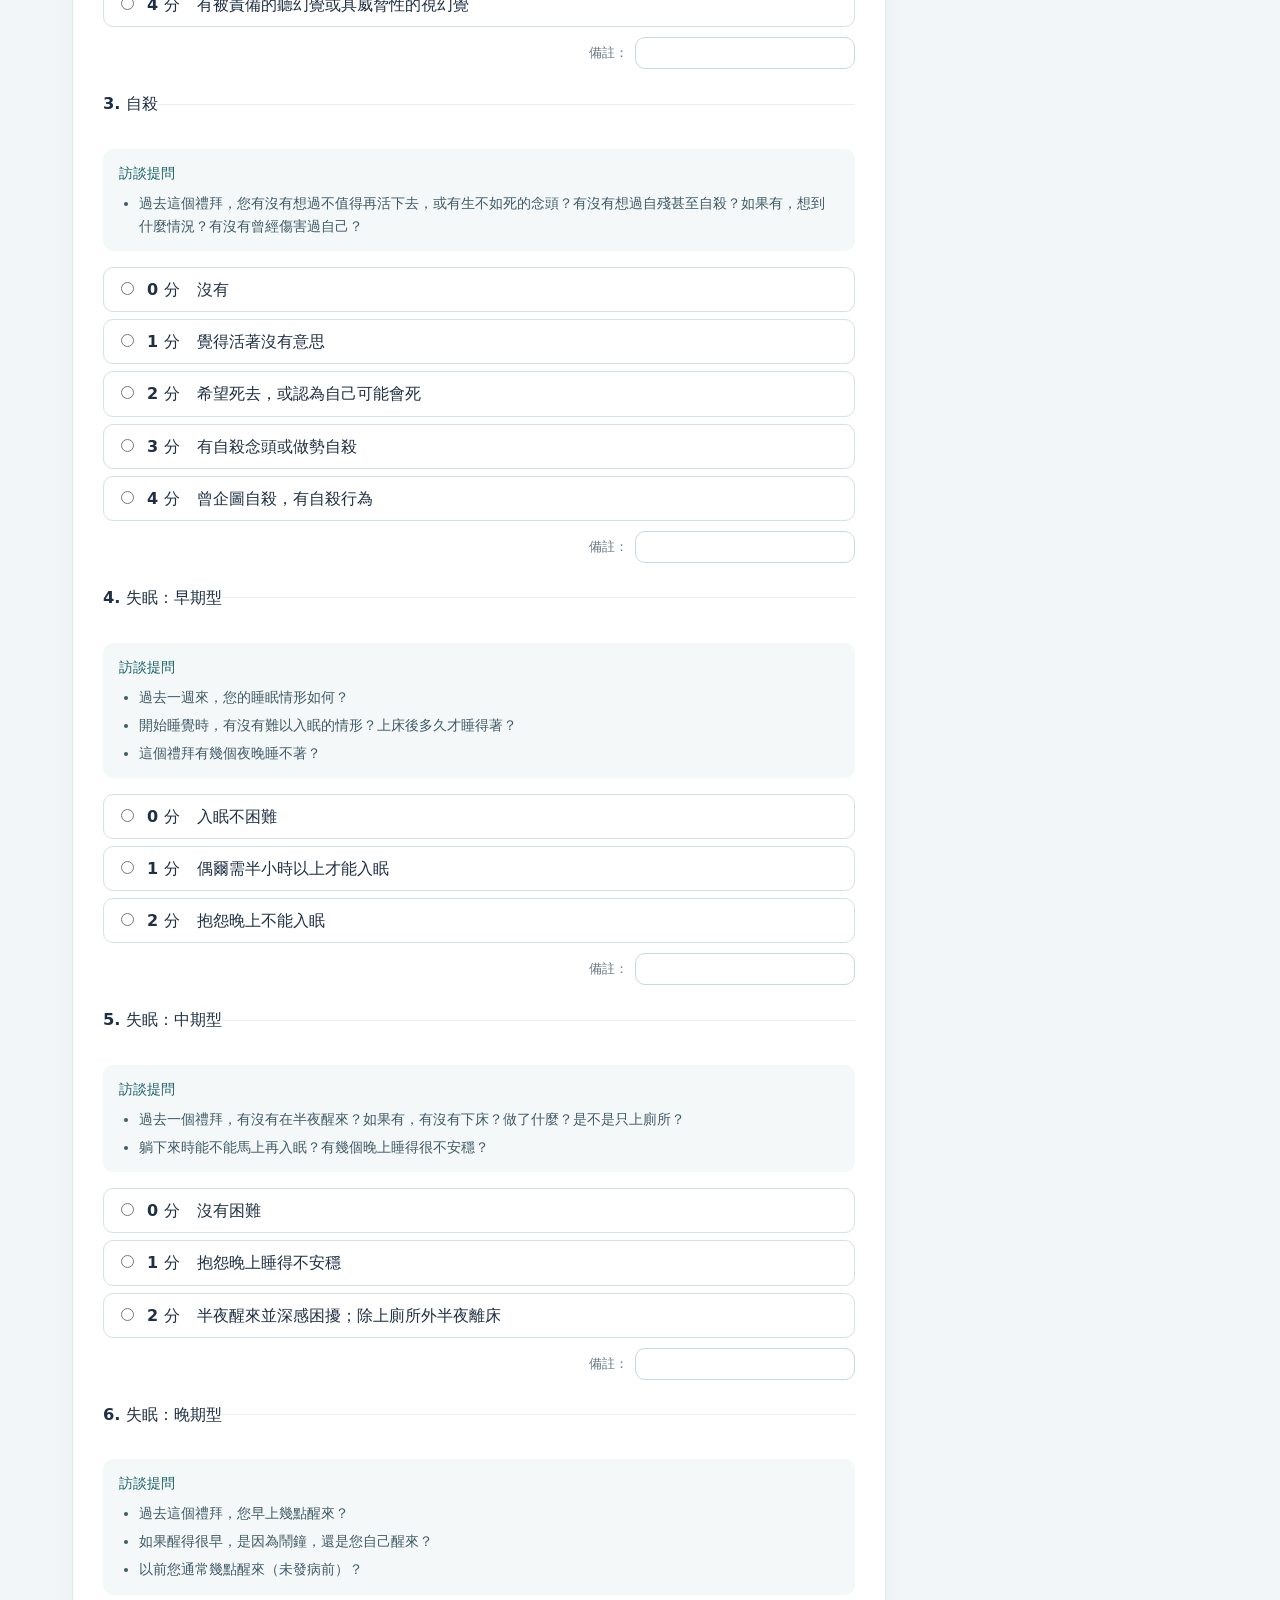
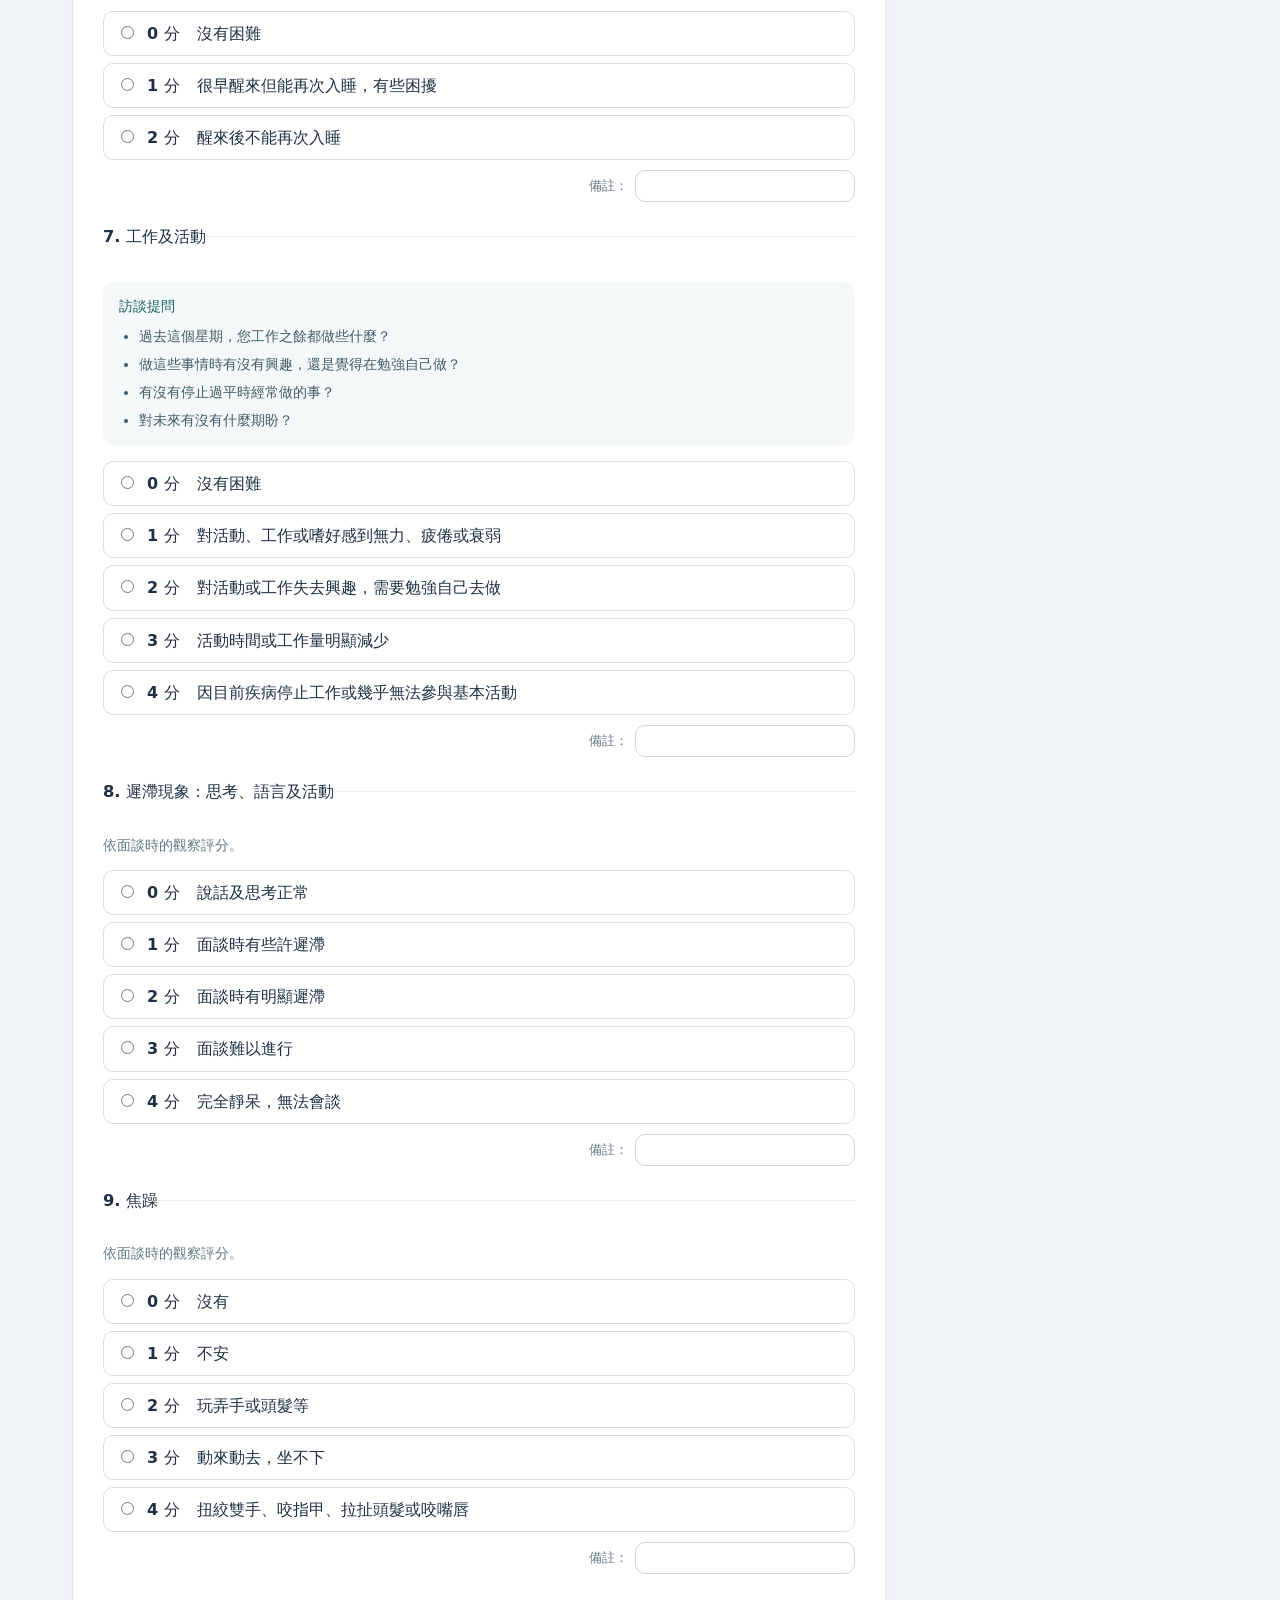
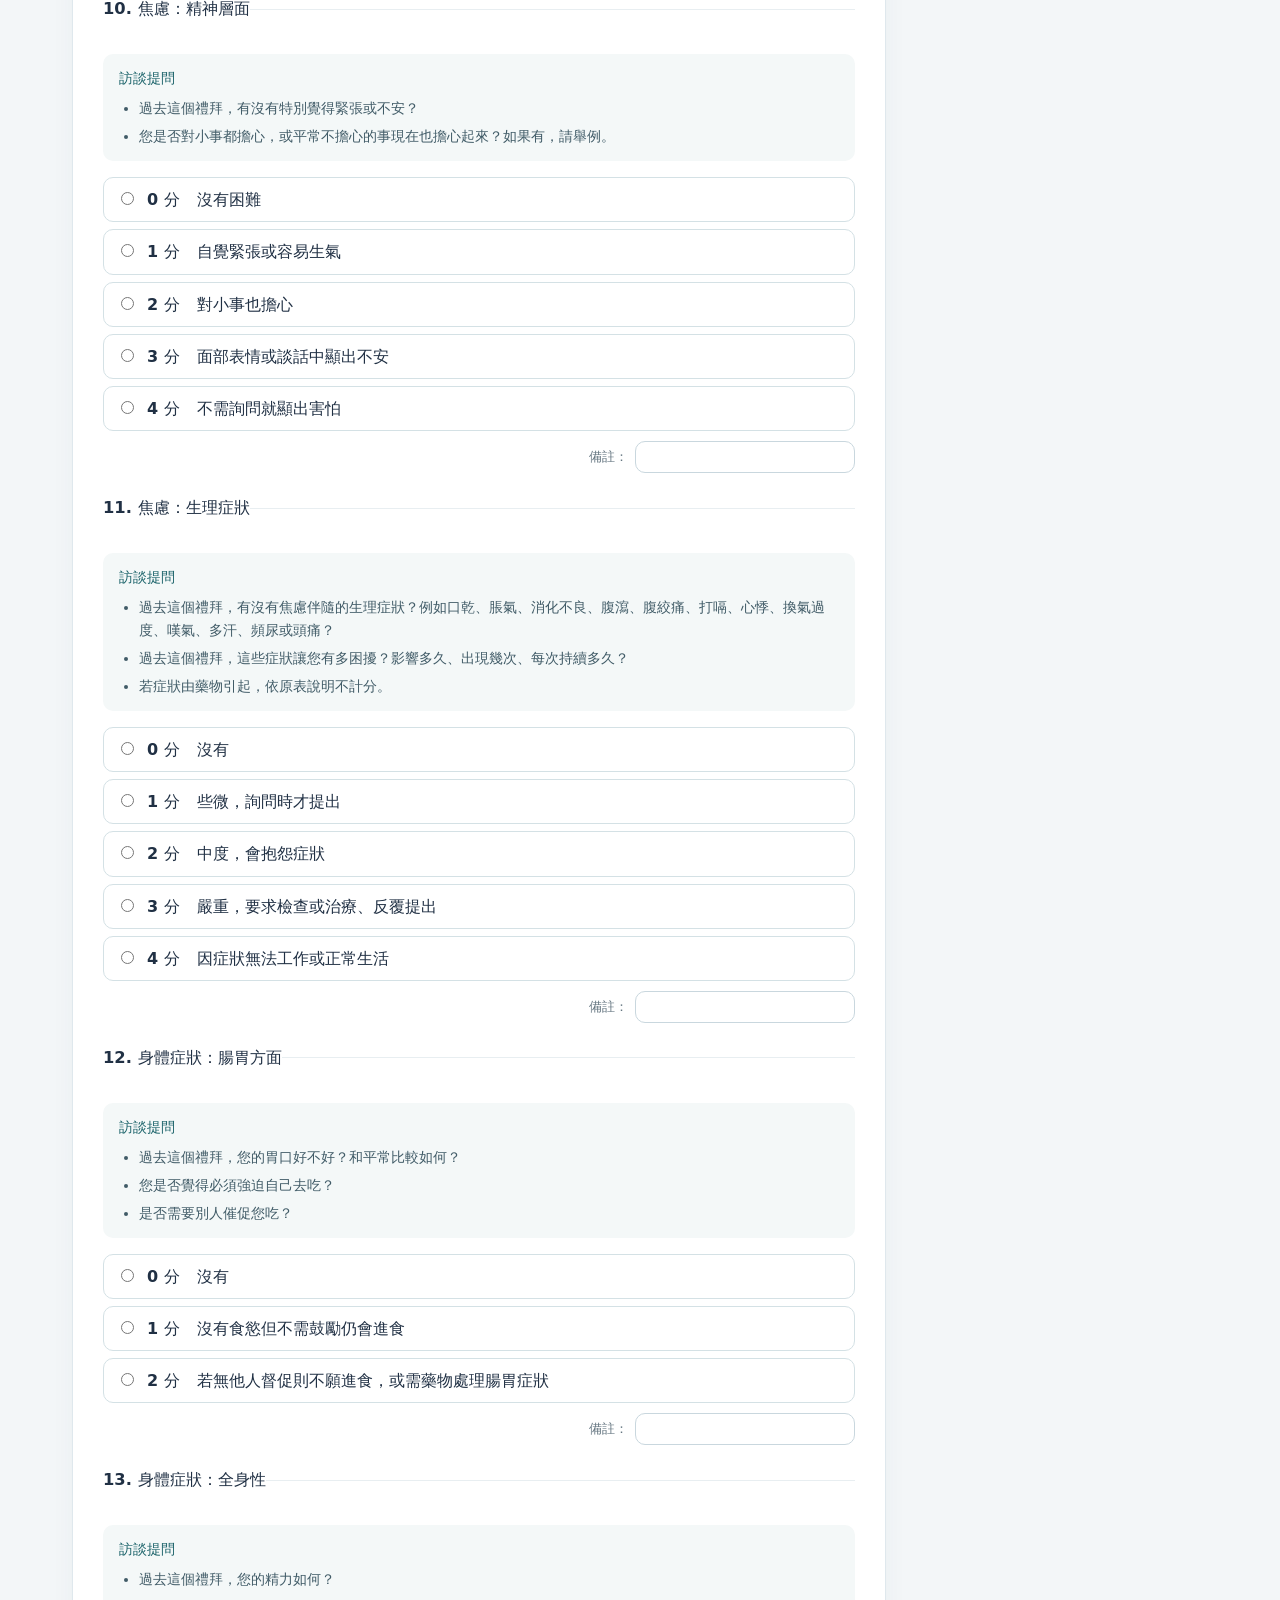
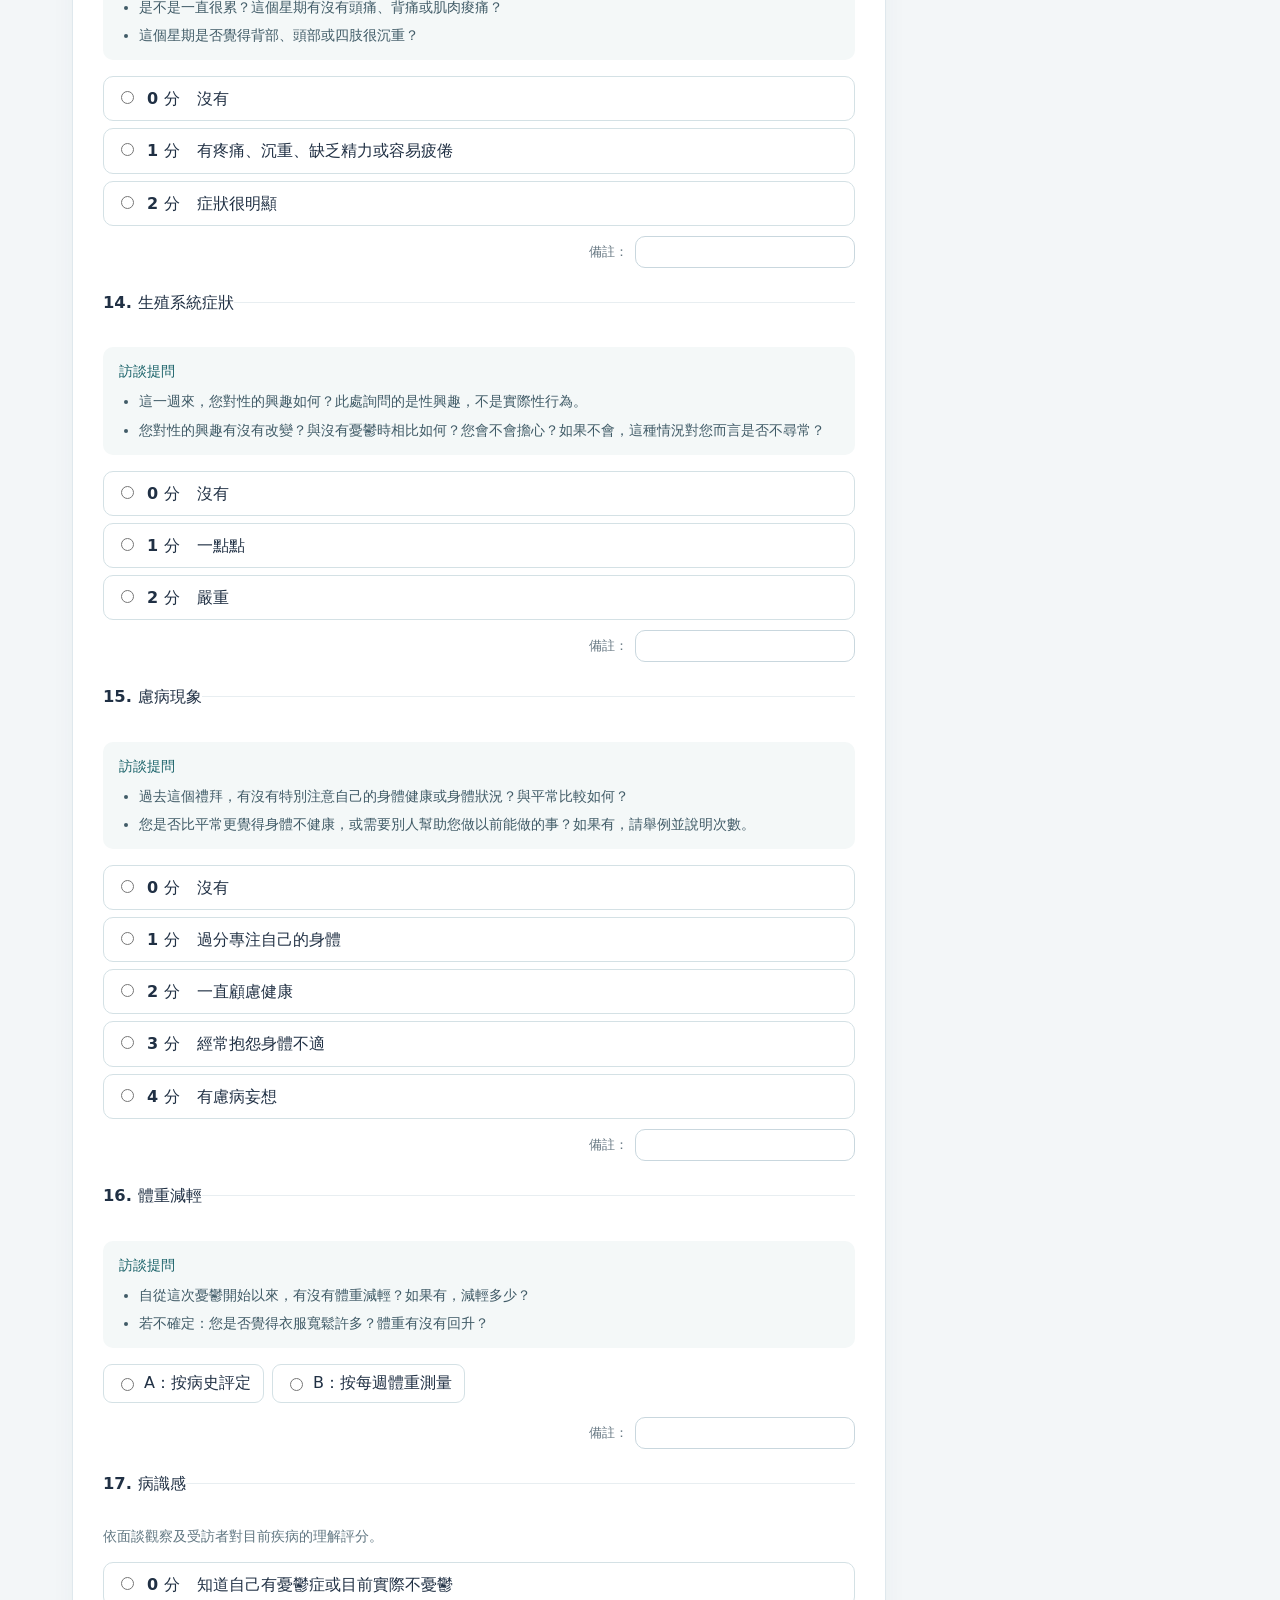
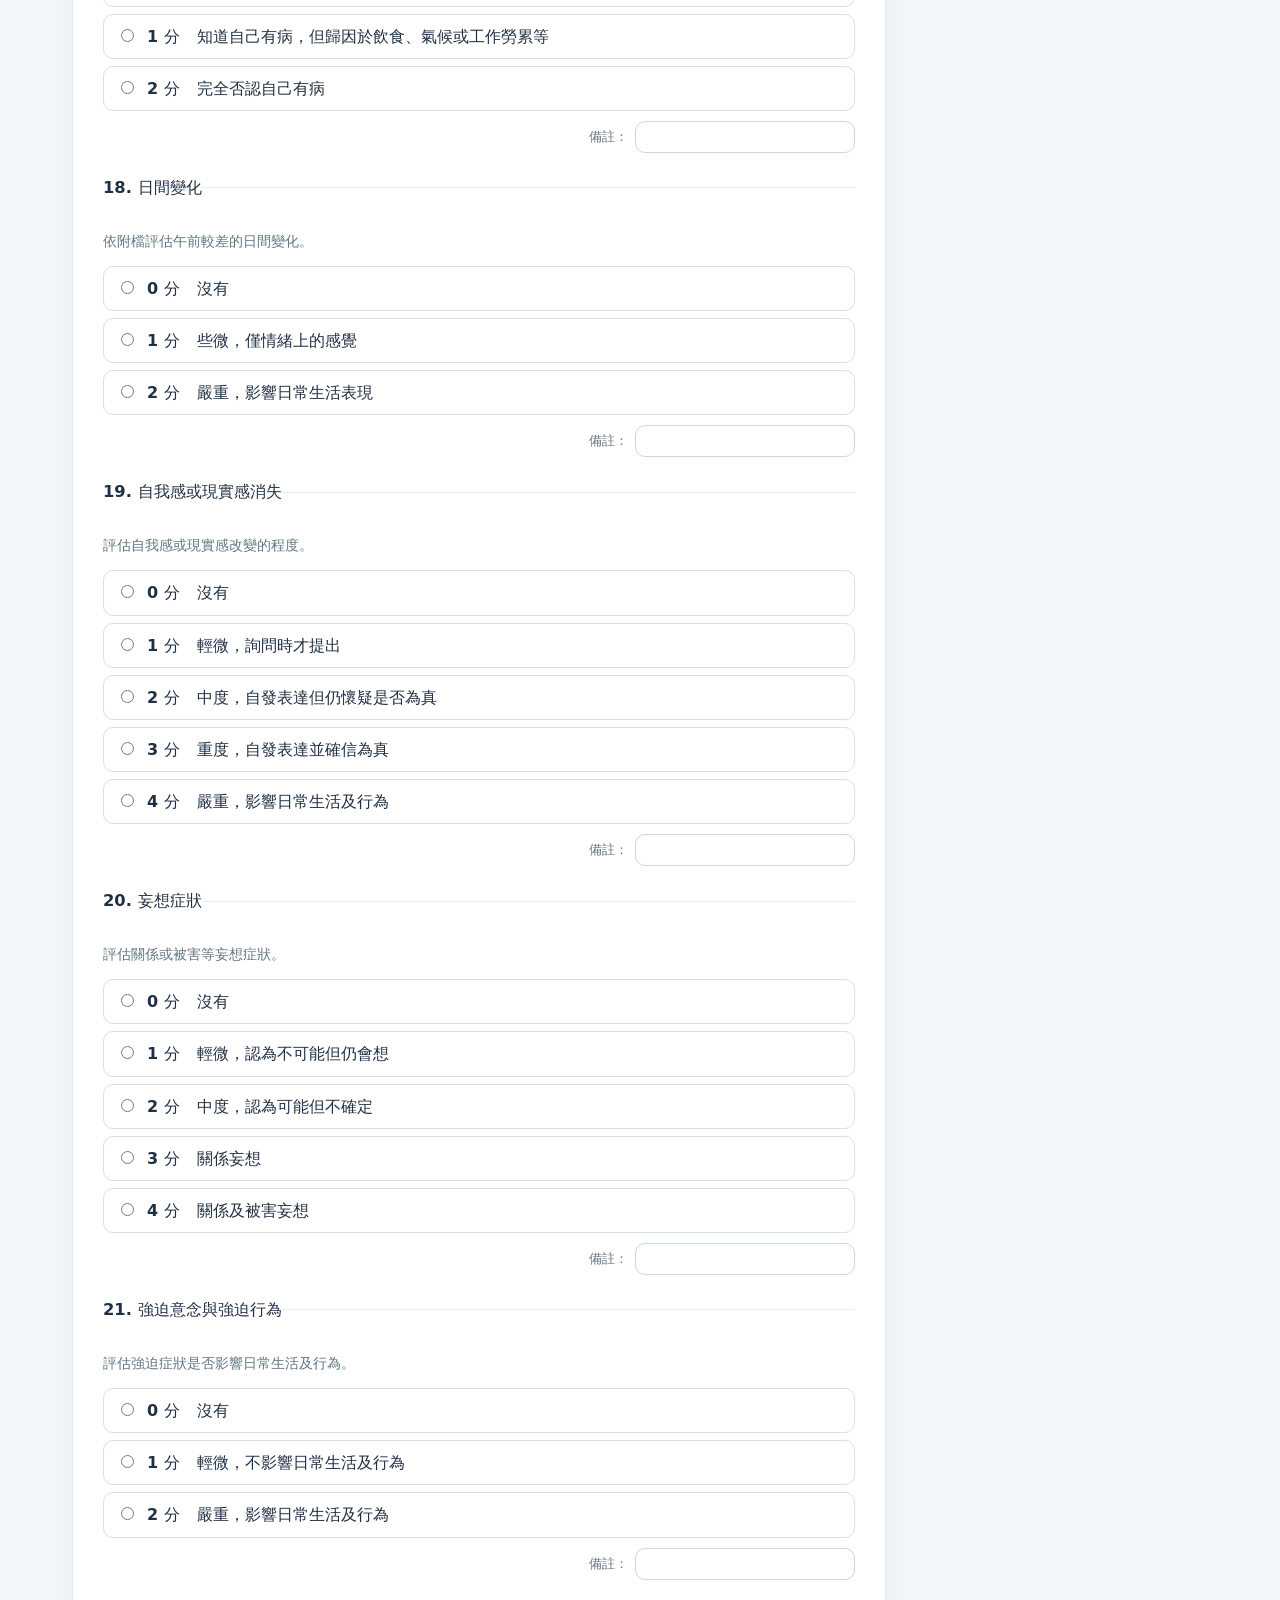
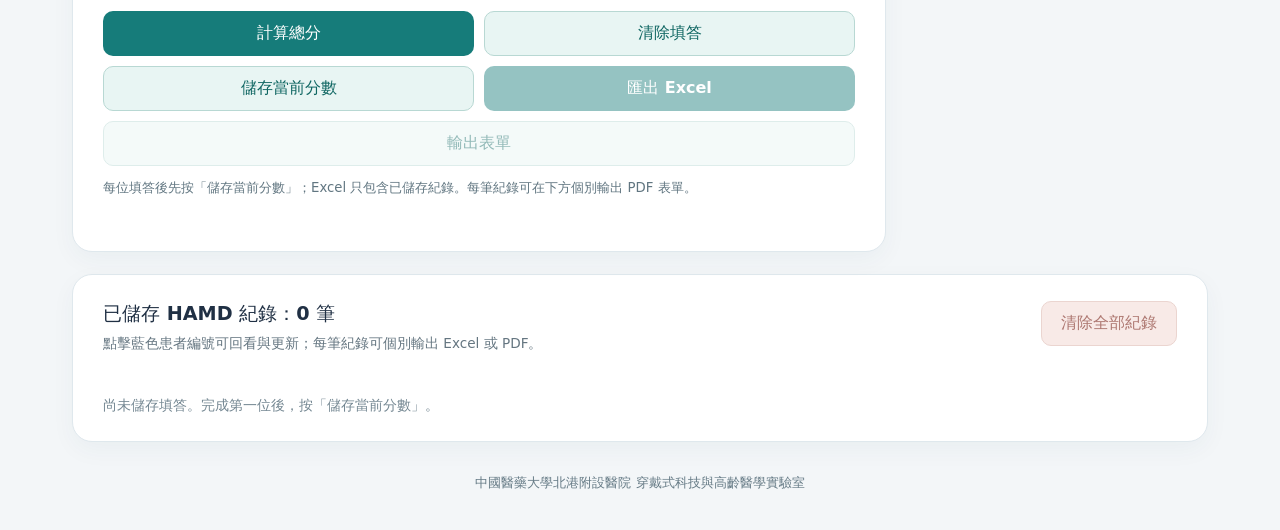
==== commit 278760f8: "/ /" ====
--- a/Hamd.html
+++ b/Hamd.html
@@ -11,9 +11,12 @@
   <script src="vendor/pdf-lib.min.js" defer></script>
   <script src="intake-form-template.js" defer></script>
   <script src="intake-form.js" defer></script>
+  <script src="psqi-form-template.js" defer></script>
+  <script src="psqi-form.js" defer></script>
   <script src="hamd-form-template.js" defer></script>
   <script src="hamd-form.js" defer></script>
   <script src="hamd.js" defer></script>
+  <script src="nas-upload.js" defer></script>
 </head>
 <body>
   <div class="page">
@@ -69,17 +72,31 @@
 
     <section class="card records-card hamd-records" aria-labelledby="hamd-records-title">
       <div class="records-head">
-        <div><h2 id="hamd-records-title">已儲存 HAMD 紀錄：<span id="hamd-record-count">0</span> 筆</h2><p>點擊藍色患者編號可回看與更新。右側按鈕會匯出個人資料 PDF，以及含 PSQI、HAMD 兩個工作表的 Excel。</p></div>
+        <div><h2 id="hamd-records-title">已儲存 HAMD 紀錄：<span id="hamd-record-count">0</span> 筆</h2><p>點擊藍色患者編號可回看與更新；每筆紀錄可個別輸出 Excel 或 PDF。</p></div>
         <div class="hamd-record-tools">
-          <button class="button combined-export" type="button" id="combined-export-btn">匯出當前紀錄壓縮檔</button>
+          <button class="button primary" type="button" id="nas-upload-btn" hidden>上傳至 NAS</button>
           <button class="button danger" type="button" id="hamd-clear-records-btn" disabled>清除全部紀錄</button>
         </div>
       </div>
+      <p id="nas-upload-status" class="record-status" role="status" aria-live="polite" hidden></p>
       <p id="hamd-record-status" class="record-status" role="status" aria-live="polite"></p>
       <div id="hamd-record-list" class="record-list"></div>
     </section>
 
     <footer>中國醫藥大學北港附設醫院 穿戴式科技與高齡醫學實驗室</footer>
   </div>
+  <dialog id="nas-login-dialog" class="nas-login-dialog" aria-labelledby="nas-login-title">
+    <form method="dialog" id="nas-login-form">
+      <h2 id="nas-login-title">NAS 上傳密碼</h2>
+      <p>每次開啟網頁首次上傳時輸入。密碼透過 HTTPS 傳送至 NAS，關閉網頁後不保留。</p>
+      <label for="nas-password">上傳密碼</label>
+      <input id="nas-password" type="password" autocomplete="current-password" required>
+      <p id="nas-login-error" class="record-status" role="alert"></p>
+      <div class="nas-login-actions">
+        <button class="button secondary" type="button" id="nas-login-cancel">取消</button>
+        <button class="button primary" type="submit" id="nas-login-submit">登入並上傳</button>
+      </div>
+    </form>
+  </dialog>
 </body>
 </html>
--- a/style.css
+++ b/style.css
@@ -1,4 +1,11 @@
 :root{font-family:system-ui,-apple-system,"Segoe UI","Noto Sans TC",sans-serif;color:#203044;background:#f3f6f8;font-synthesis:none}
+.nas-login-dialog{width:min(420px,calc(100vw - 32px));border:1px solid #cbdfe2;border-radius:14px;padding:24px;box-shadow:0 18px 55px #153b4a40;color:#203c49}
+.nas-login-dialog::backdrop{background:#10293480}
+.nas-login-dialog h2{margin:0 0 10px}
+.nas-login-dialog p{color:#617681;font-size:.88rem;line-height:1.5}
+.nas-login-dialog label{display:block;margin:14px 0 6px;font-weight:700}
+.nas-login-dialog input{width:100%;box-sizing:border-box;padding:10px;border:1px solid #b9cdd4;border-radius:8px;font:inherit}
+.nas-login-actions{display:flex;justify-content:flex-end;gap:8px;margin-top:18px}
 *{box-sizing:border-box}
 body{margin:0}
 button,input,select{font:inherit}
--- a/hamd.css
+++ b/hamd.css
@@ -1,6 +1,11 @@
 .hamd-record-tools{display:flex;flex-direction:column;align-items:flex-end;gap:10px;flex:none;max-width:100%}
-.combined-export{max-width:100%;background:#b83c38;color:#fff;border-color:#d76a63}
-.combined-export:hover:not(:disabled){background:#a02d2b}
+.nas-login-dialog{width:min(420px,calc(100vw - 32px));border:1px solid #cbdfe2;border-radius:14px;padding:24px;box-shadow:0 18px 55px #153b4a40;color:#203c49}
+.nas-login-dialog::backdrop{background:#10293480}
+.nas-login-dialog h2{margin:0 0 10px}
+.nas-login-dialog p{color:#617681;font-size:.88rem;line-height:1.5}
+.nas-login-dialog label{display:block;margin:14px 0 6px;font-weight:700}
+.nas-login-dialog input{width:100%;box-sizing:border-box;padding:10px;border:1px solid #b9cdd4;border-radius:8px;font:inherit}
+.nas-login-actions{display:flex;justify-content:flex-end;gap:8px;margin-top:18px}
 .hamd-layout{display:grid;grid-template-columns:minmax(0,1fr) 300px;gap:22px;align-items:start;margin-top:24px}
 .hamd-card{padding:28px 30px}
 .hamd-identity{padding-bottom:24px;border-bottom:1px solid #e8eef1}
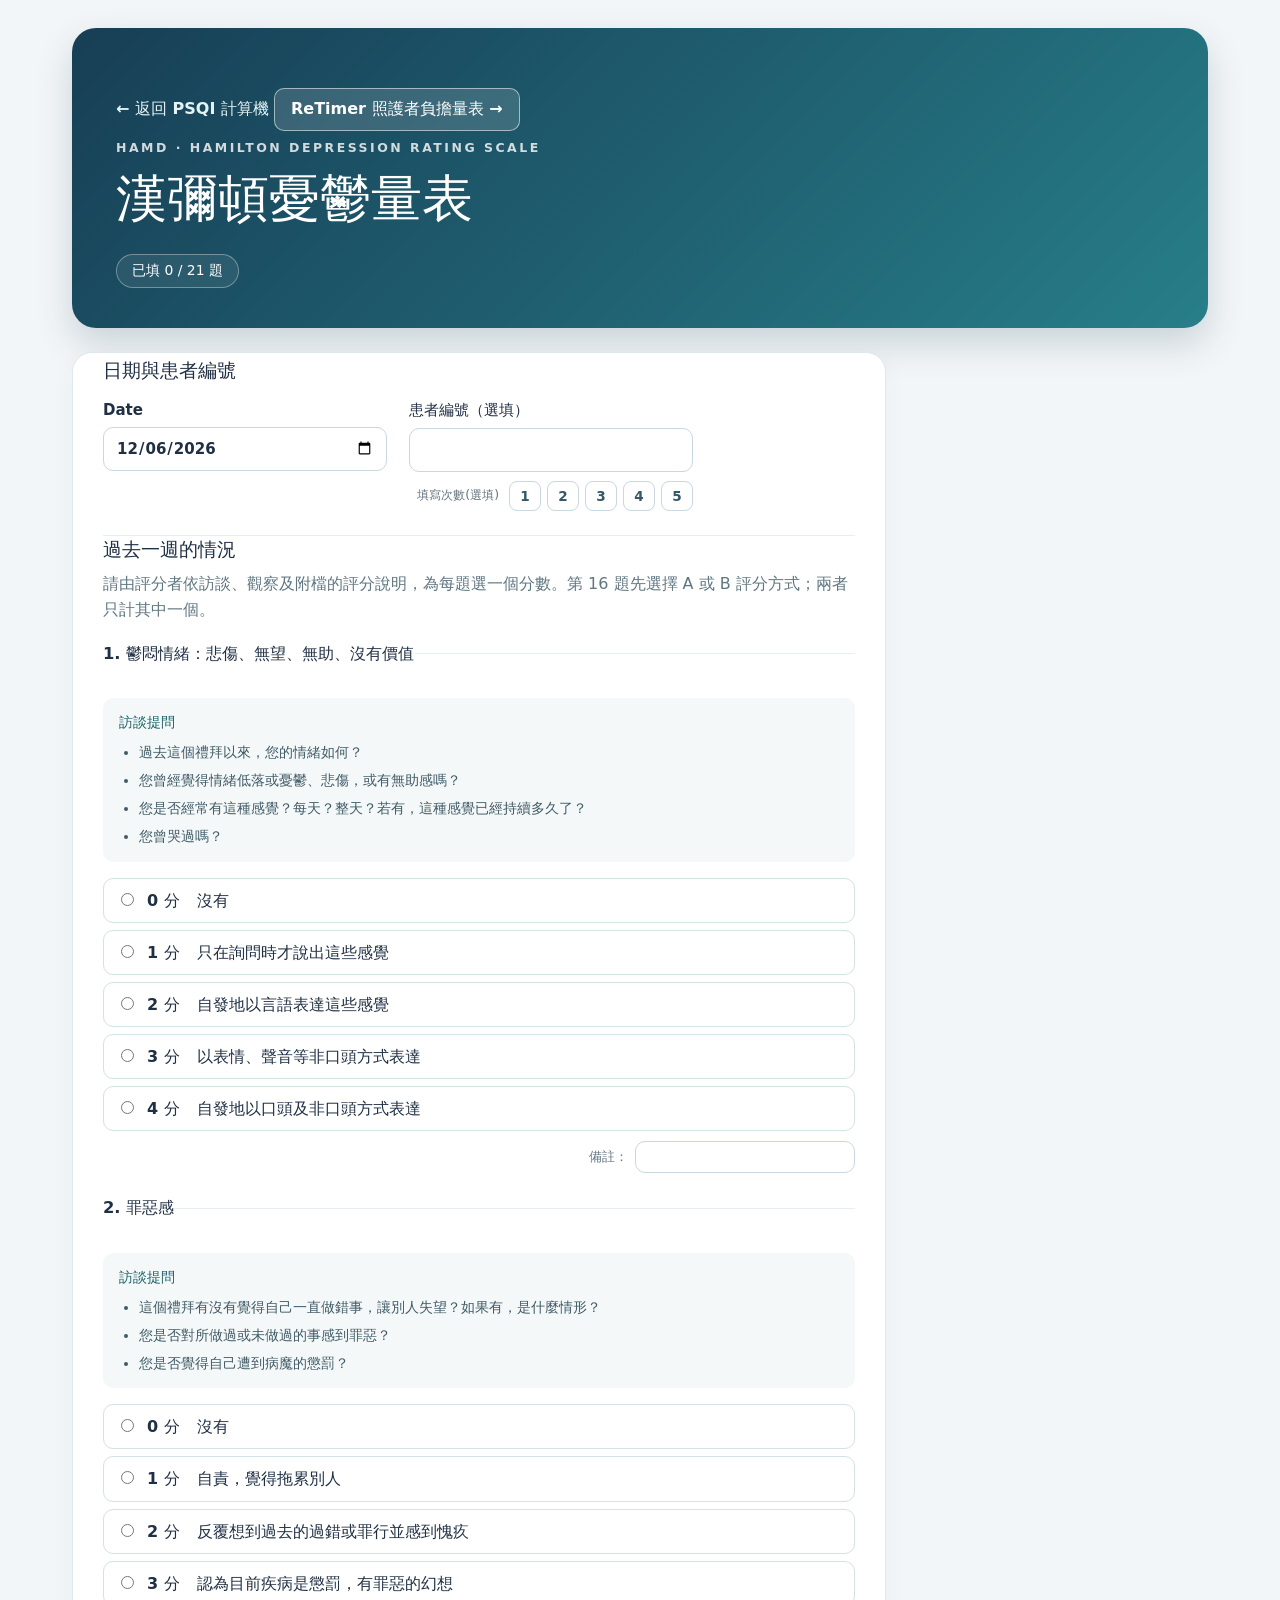
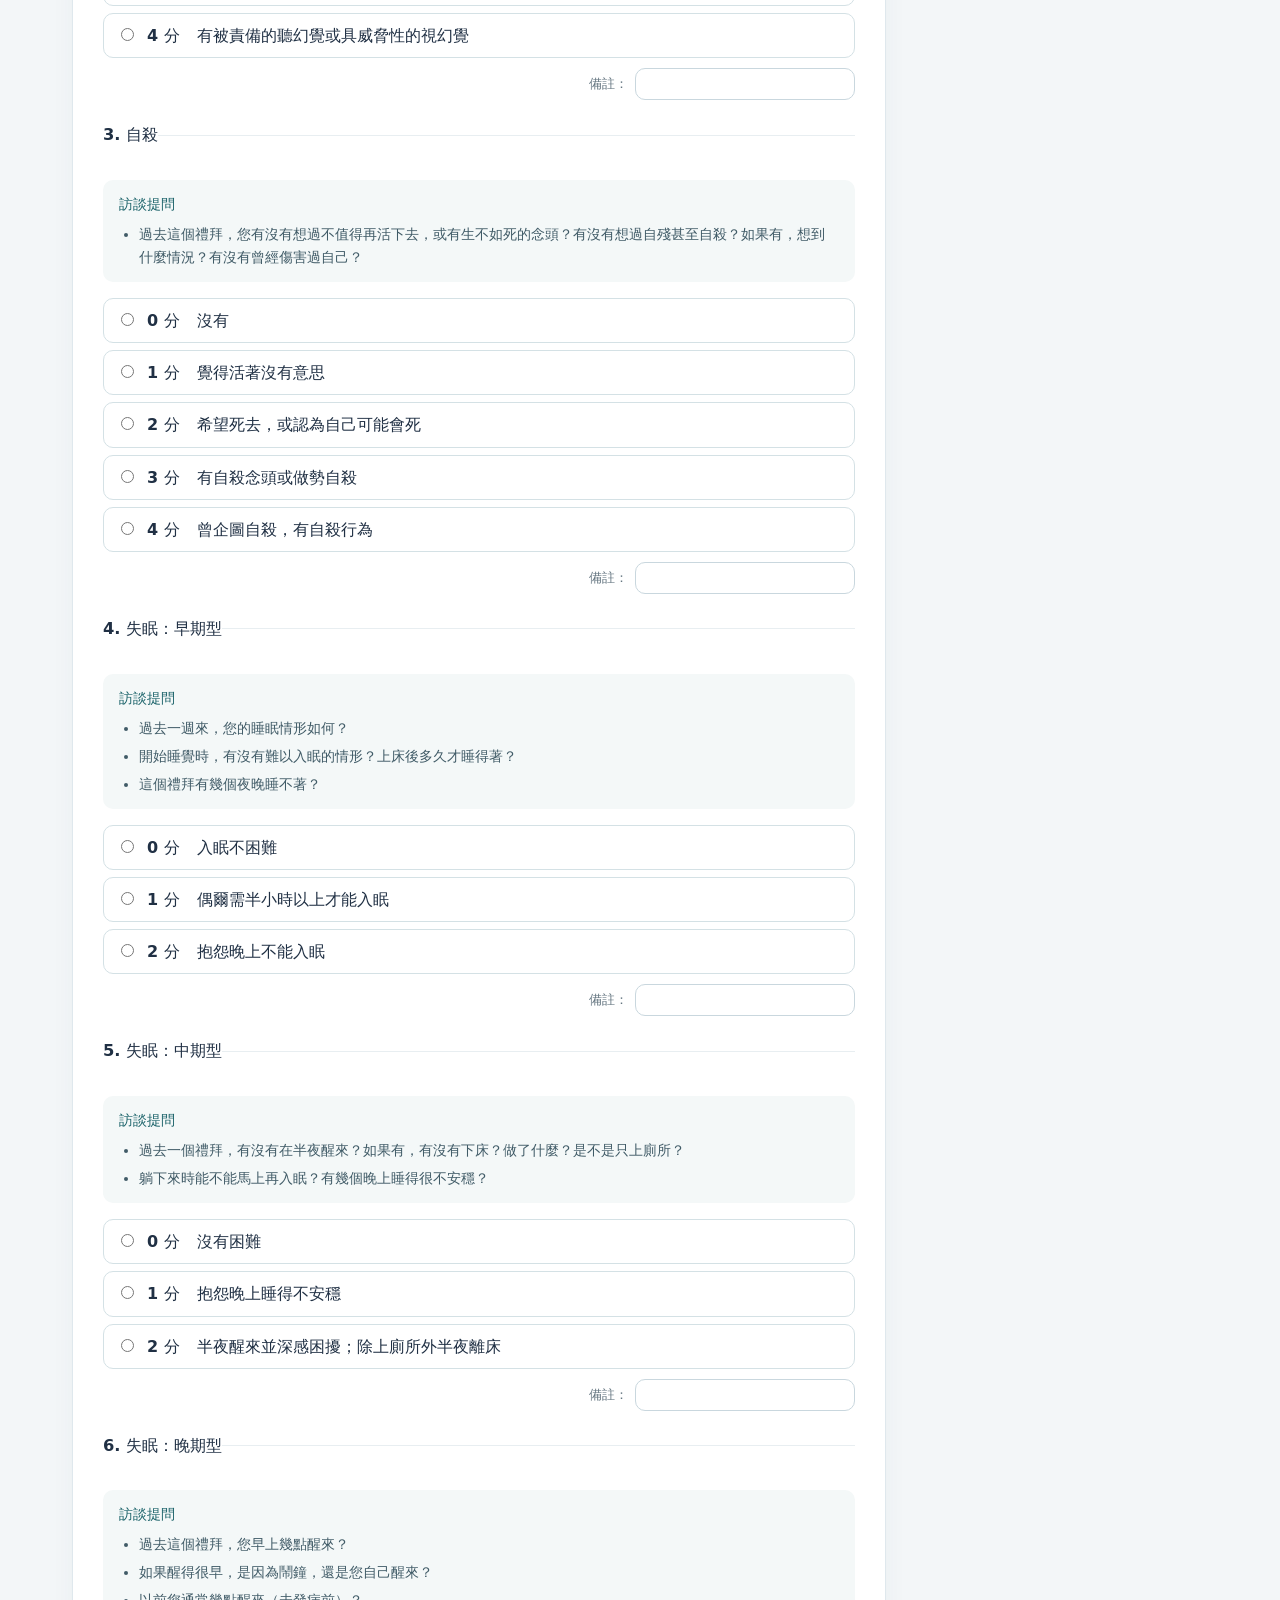
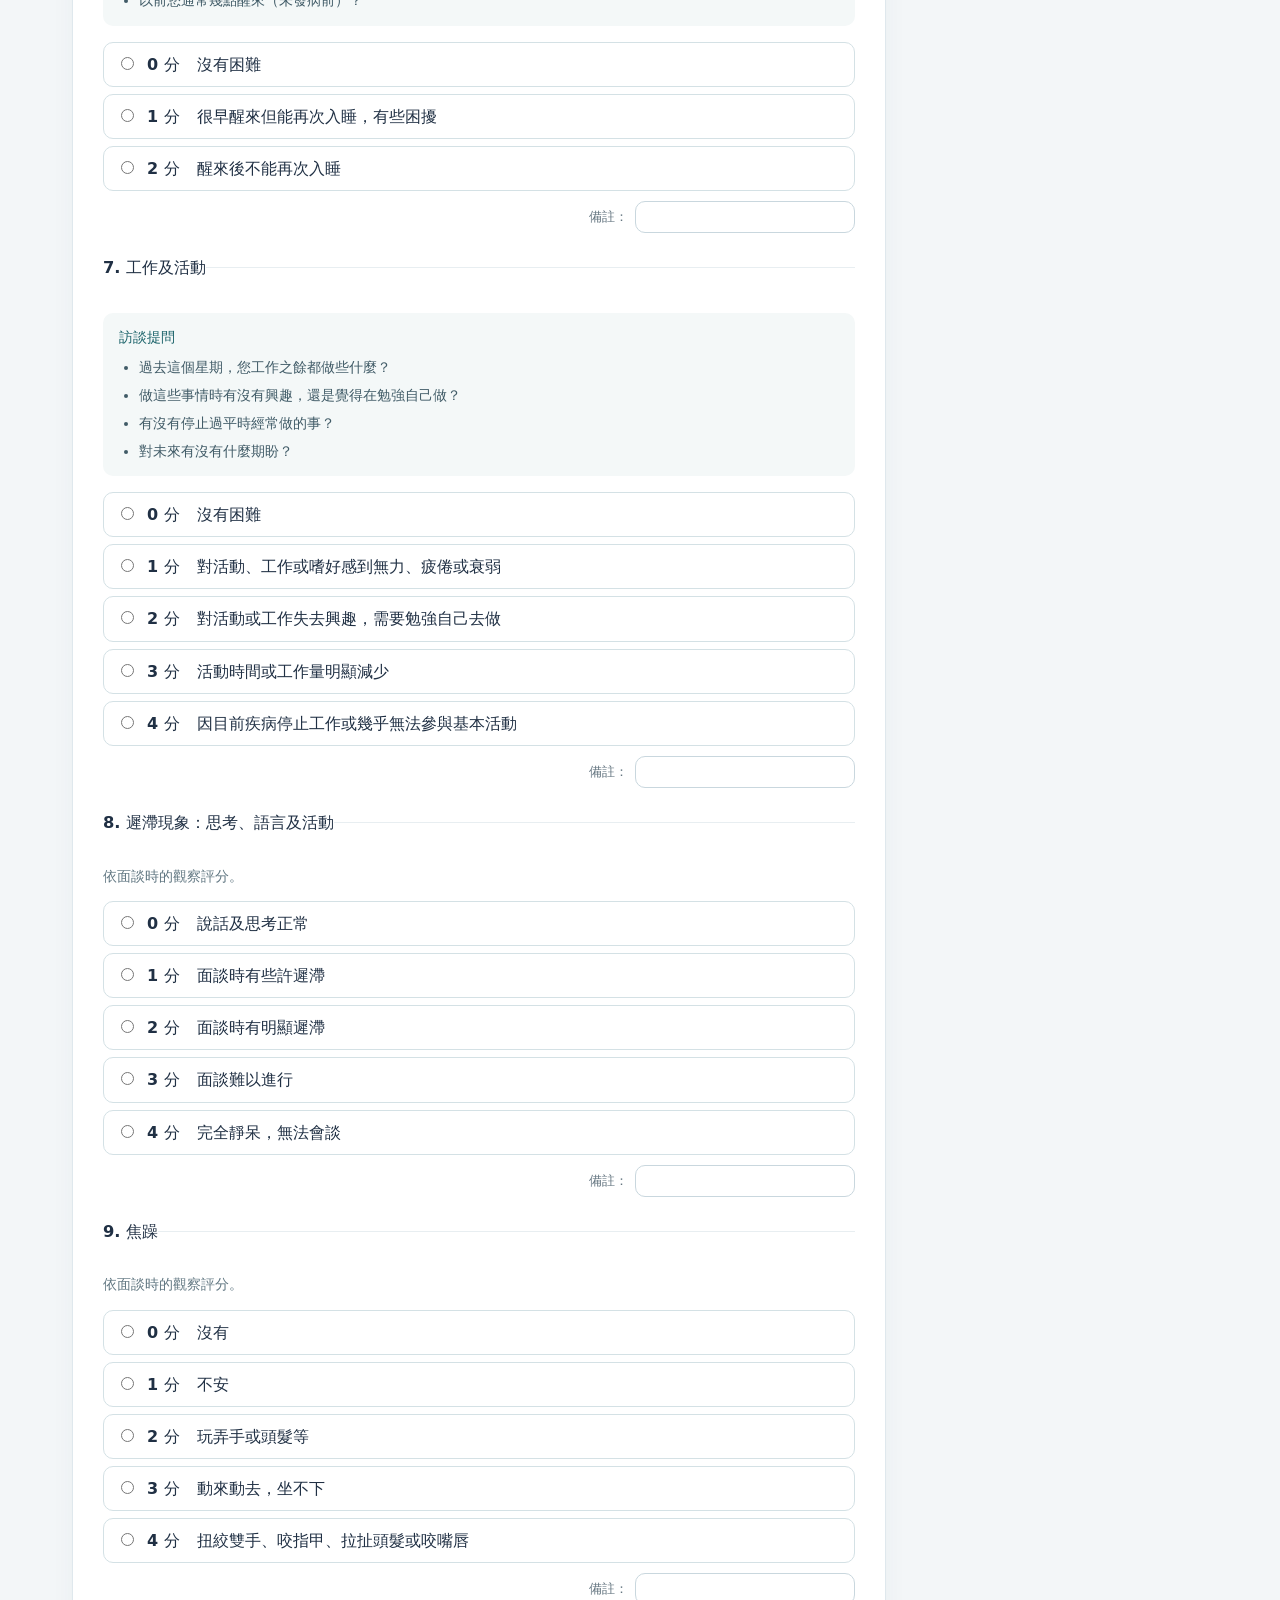
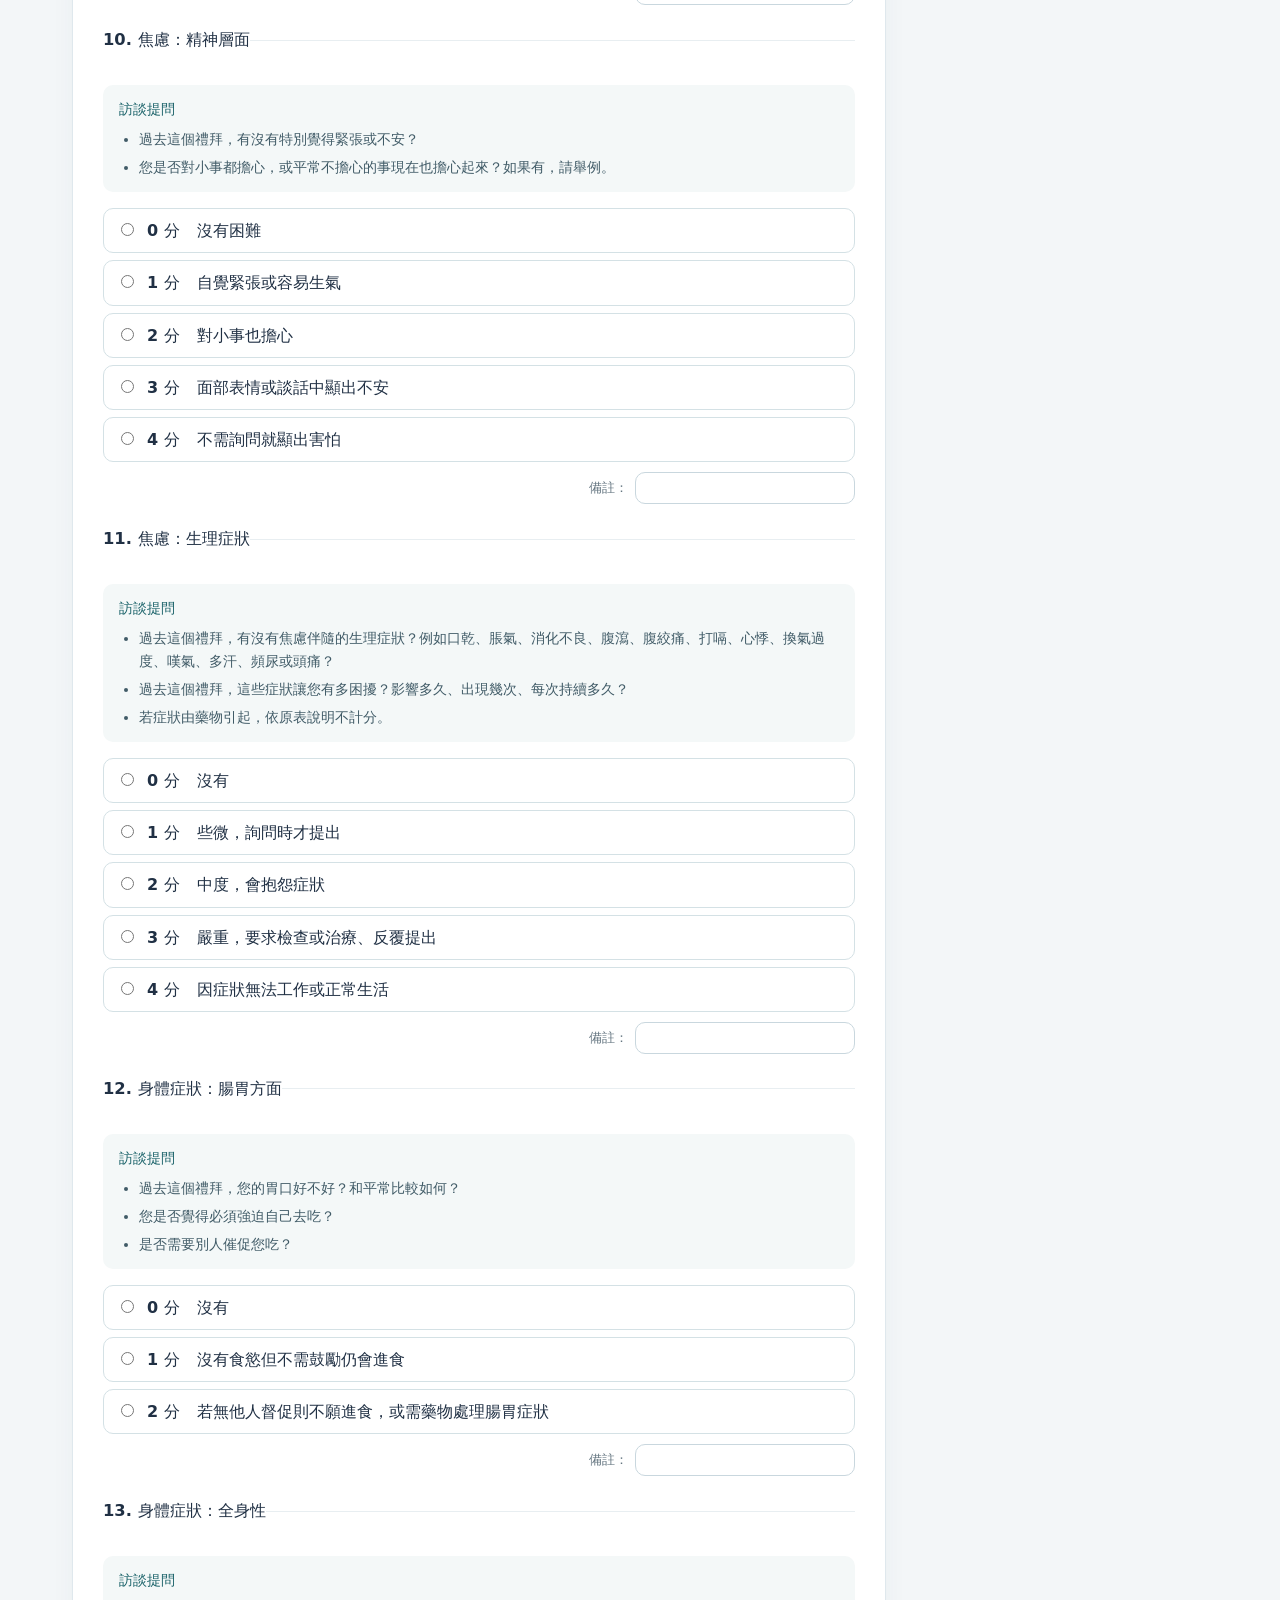
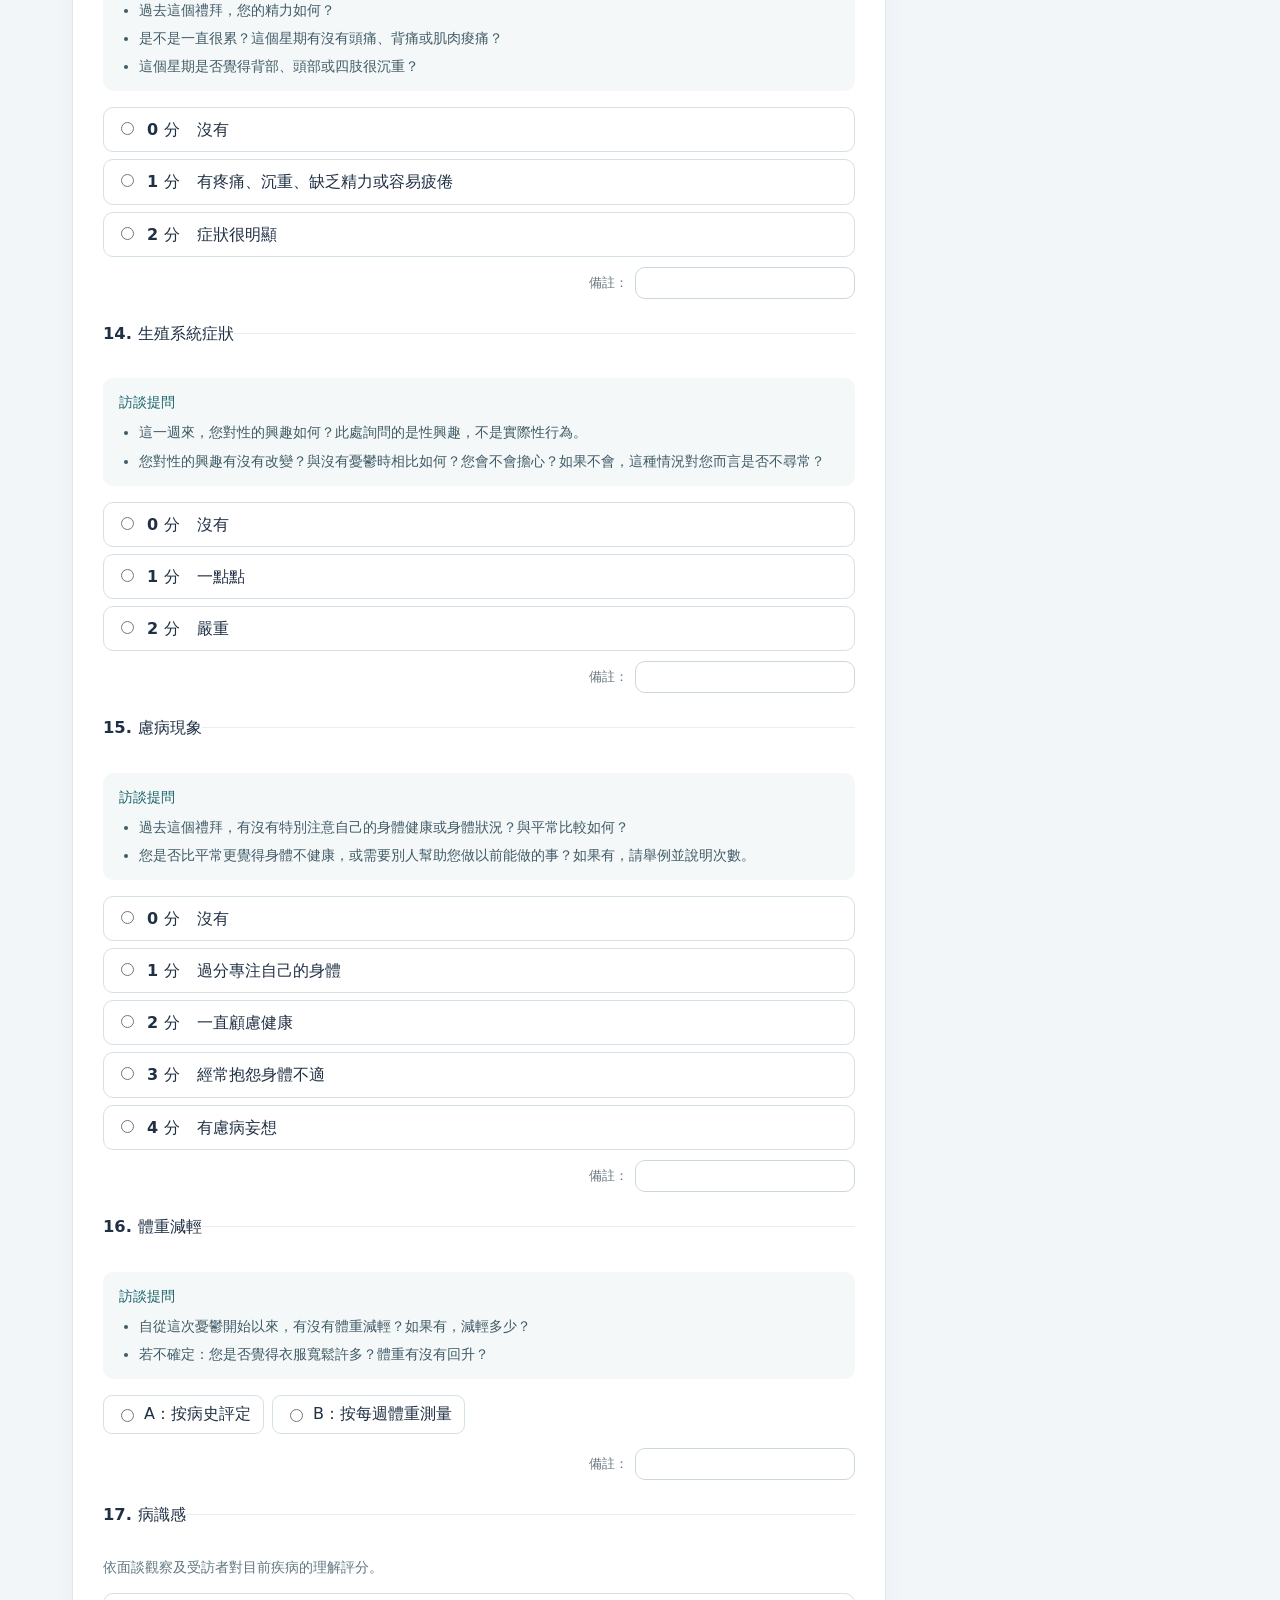
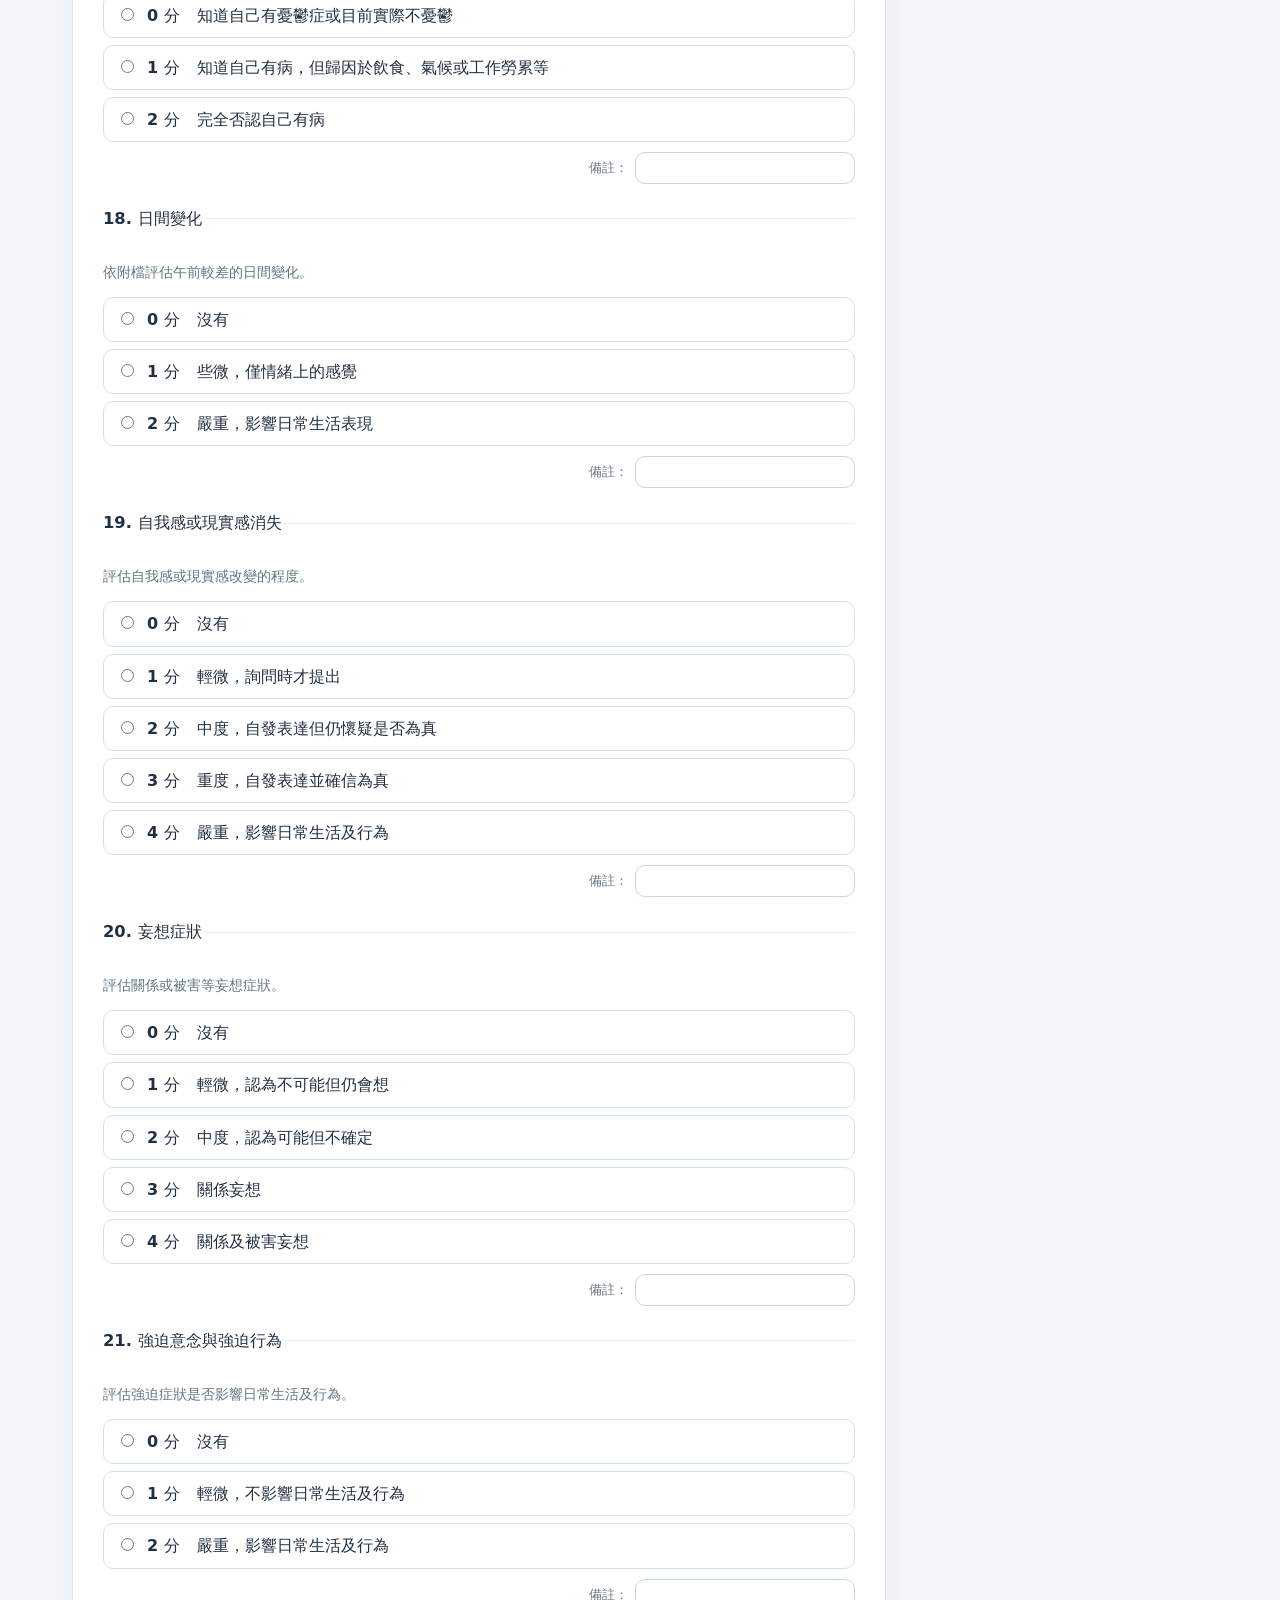
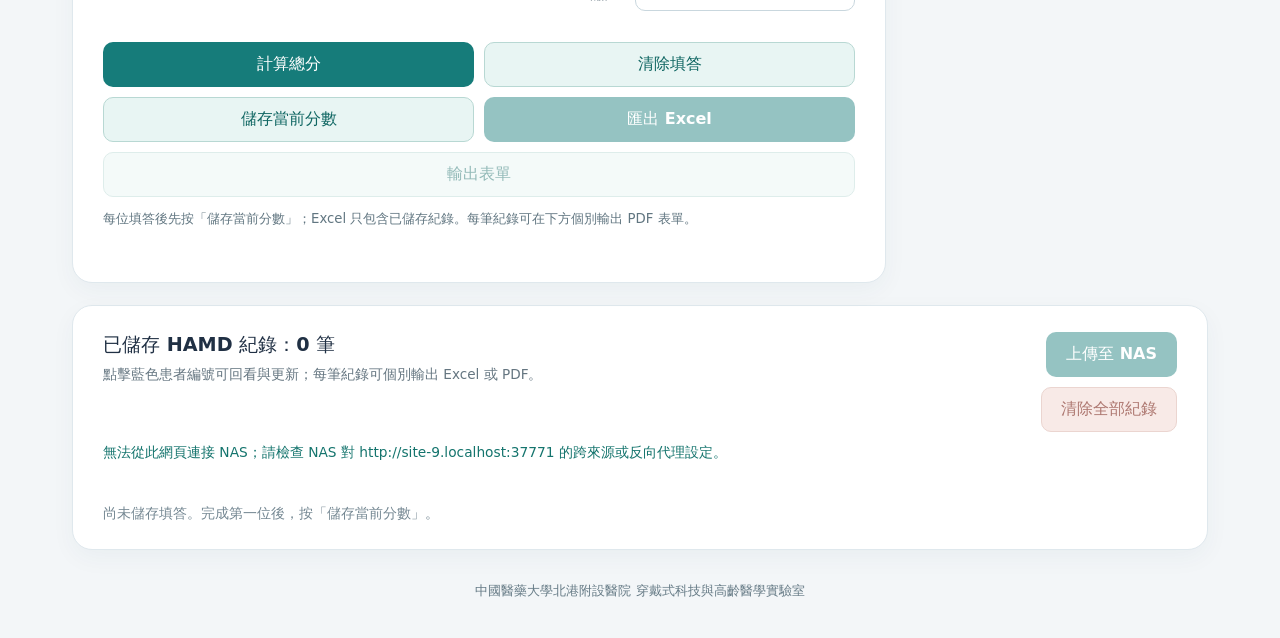
==== commit 799744d0: ". ." ====
--- a/Hamd.html
+++ b/Hamd.html
@@ -22,6 +22,7 @@
   <div class="page">
     <header class="hero">
       <a class="back-link" href="Psqi.html">← 返回 PSQI 計算機</a>
+      <a class="hero-link" href="ReTimer.html">ReTimer 照護者負擔量表 →</a>
       <div class="eyebrow">HAMD · HAMILTON DEPRESSION RATING SCALE</div>
       <h1>漢彌頓憂鬱量表</h1>
       <div class="hero-stats"></span><span id="progress">已填 0 / 21 題</span></div>
